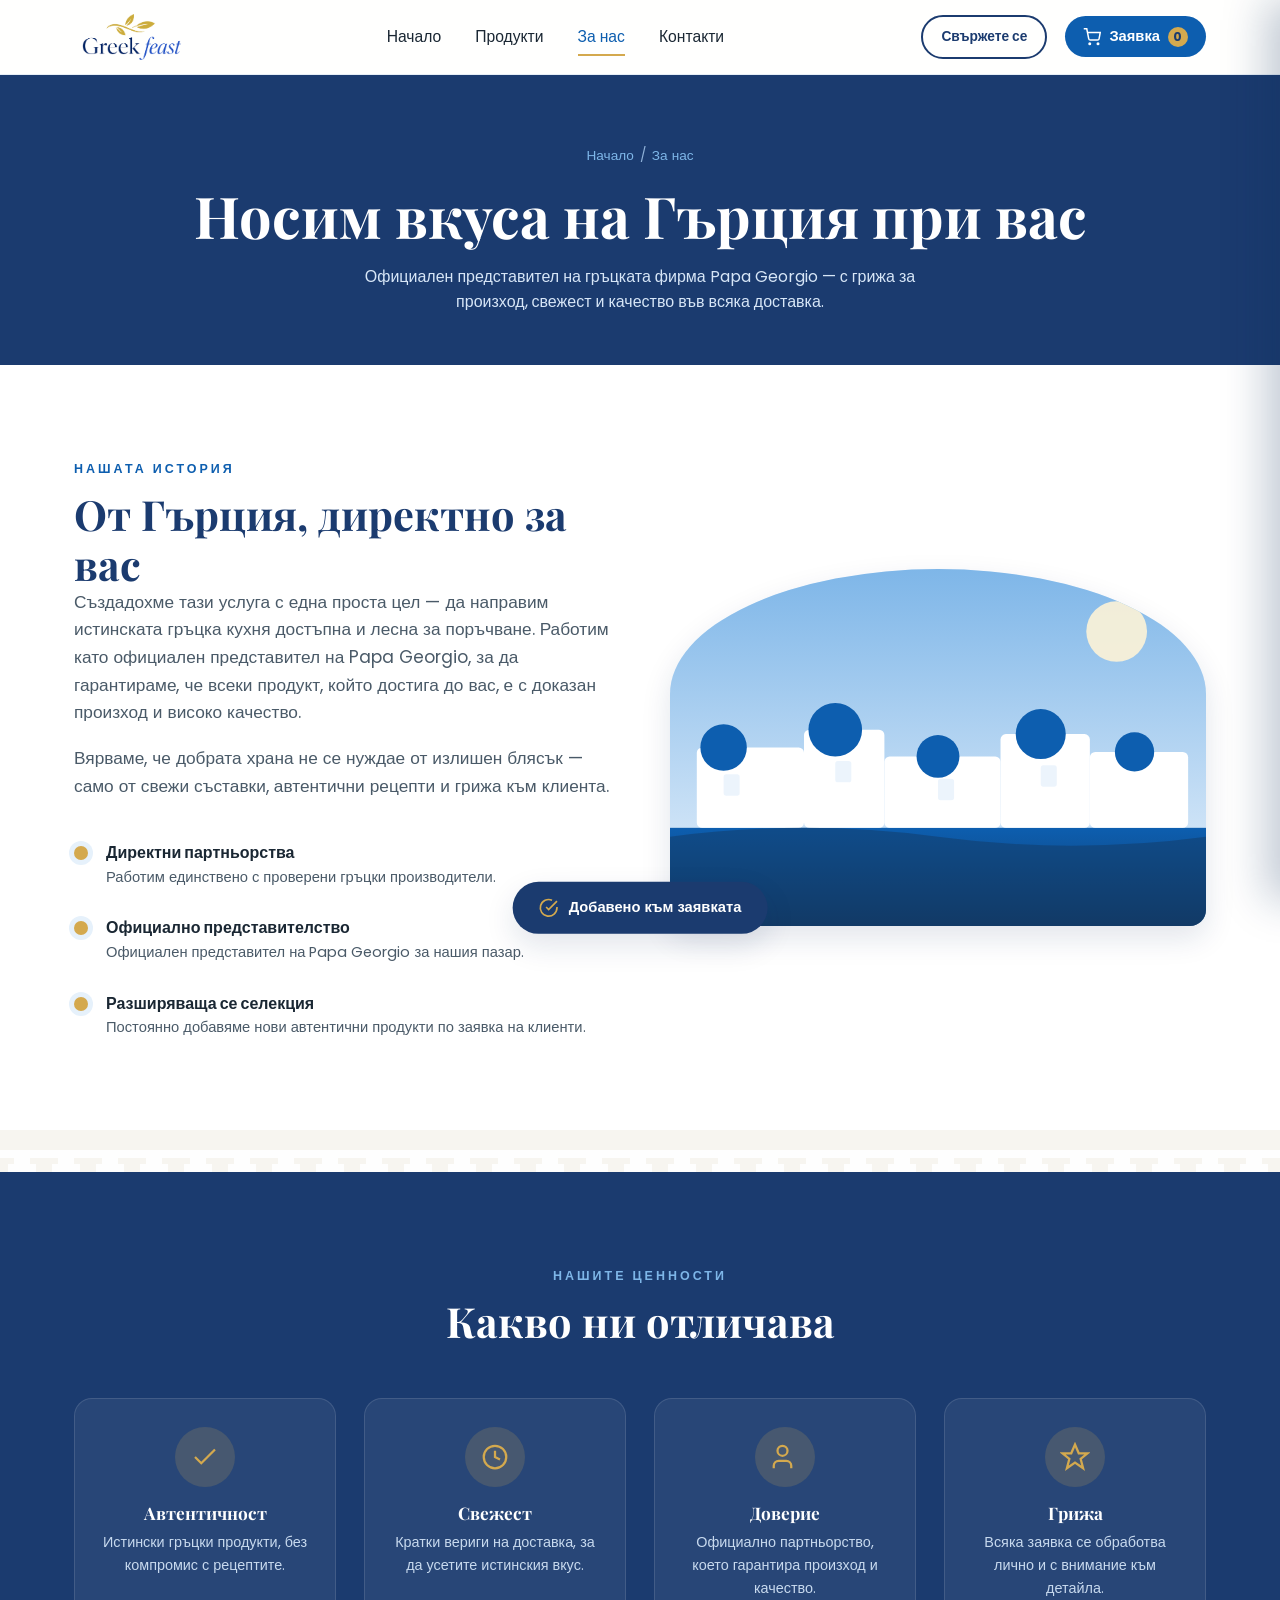
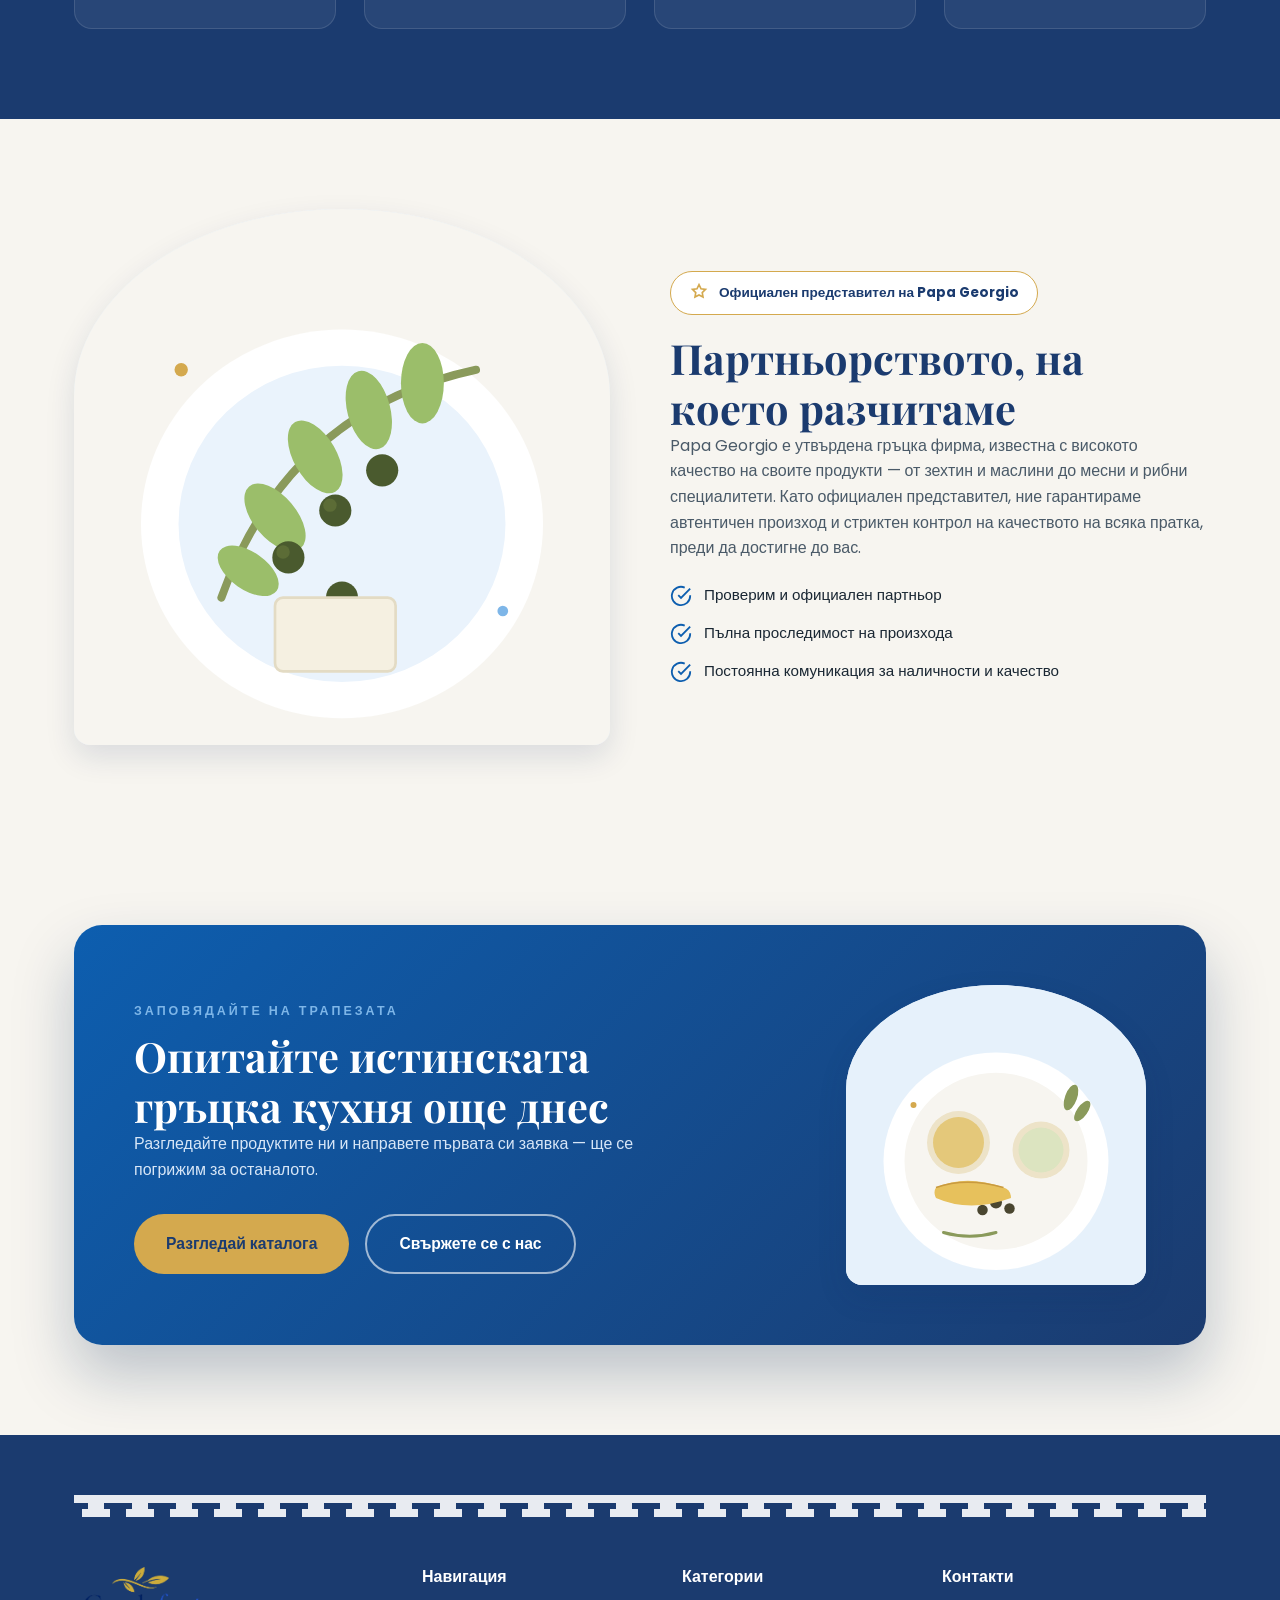
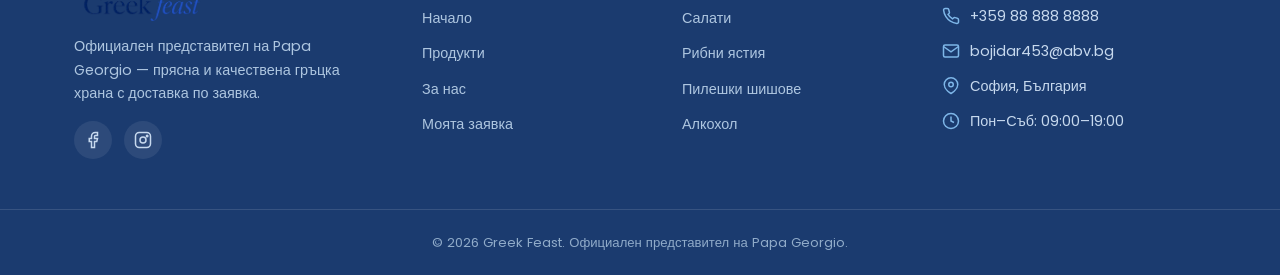
==== about.html @ bd38751a "Add product detail pages, cart drawer, and polish marquee/mobile form - Individual product pages (pr" ====
<!doctype html>
<html lang="bg">
<head>
<meta charset="UTF-8">
<meta name="viewport" content="width=device-width, initial-scale=1.0">
<title>За нас — Greek Feast</title>
<meta name="description" content="Официален представител на Papa Georgio (Гърция). Научете повече за нашата мисия да носим автентична гръцка храна с неизменно високо качество.">
<link rel="preconnect" href="https://fonts.googleapis.com">
<link href="https://fonts.googleapis.com/css2?family=Playfair+Display:wght@600;700;800&family=Poppins:wght@400;500;600;700&display=swap" rel="stylesheet">
<link rel="stylesheet" href="css/style.css">
</head>
<body>

<header class="site-header">
  <div class="header-inner">
    <a href="index.html" class="brandmark">
      <img src="images/logo.png" alt="Greek Feast" class="logo-img">
    </a>
    <nav class="main-nav" id="mainNav">
      <a href="index.html">Начало</a>
      <a href="catalog.html">Продукти</a>
      <a href="about.html" class="active">За нас</a>
      <a href="contact.html">Контакти</a>
    </nav>
    <div class="header-actions">
      <a href="contact.html" class="btn btn-outline btn-sm">Свържете се</a>
      <button type="button" class="cart-btn" id="cartOpenBtn">
        <svg width="18" height="18" viewBox="0 0 24 24" fill="none" stroke="currentColor" stroke-width="2"><circle cx="9" cy="21" r="1"/><circle cx="20" cy="21" r="1"/><path d="M1 1h4l2.68 13.39a2 2 0 0 0 2 1.61h9.72a2 2 0 0 0 2-1.61L23 6H6"/></svg>
        Заявка <span class="cart-count" id="cartCount">0</span>
      </button>
    </div>
    <button class="nav-toggle" id="navToggle" aria-label="Меню"><span></span><span></span><span></span></button>
  </div>
</header>

<section class="page-hero">
  <div class="container">
    <div class="breadcrumb"><a href="index.html">Начало</a><span>/</span>За нас</div>
    <h1>Носим вкуса на Гърция при вас</h1>
    <p>Официален представител на гръцката фирма Papa Georgio — с грижа за произход, свежест и качество във всяка доставка.</p>
  </div>
</section>

<section class="bg-white">
  <div class="container">
    <div class="story-grid">
      <div>
        <span class="eyebrow">Нашата история</span>
        <h2>От Гърция, директно за вас</h2>
        <p class="lede" style="margin-bottom:18px;">Създадохме тази услуга с една проста цел — да направим истинската гръцка кухня достъпна и лесна за поръчване. Работим като официален представител на Papa Georgio, за да гарантираме, че всеки продукт, който достига до вас, е с доказан произход и високо качество.</p>
        <p class="lede">Вярваме, че добрата храна не се нуждае от излишен блясък — само от свежи съставки, автентични рецепти и грижа към клиента.</p>
        <div class="timeline mt-40">
          <div class="timeline-item">
            <div class="timeline-dot"></div>
            <div><strong>Директни партньорства</strong><p style="color:var(--ink-soft); font-size:0.92rem;">Работим единствено с проверени гръцки производители.</p></div>
          </div>
          <div class="timeline-item">
            <div class="timeline-dot"></div>
            <div><strong>Официално представителство</strong><p style="color:var(--ink-soft); font-size:0.92rem;">Официален представител на Papa Georgio за нашия пазар.</p></div>
          </div>
          <div class="timeline-item">
            <div class="timeline-dot"></div>
            <div><strong>Разширяваща се селекция</strong><p style="color:var(--ink-soft); font-size:0.92rem;">Постоянно добавяме нови автентични продукти по заявка на клиенти.</p></div>
          </div>
        </div>
      </div>
      <div class="arch-frame">
        <img src="images/illustrations/santorini.svg" alt="Санторини, Гърция">
      </div>
    </div>
  </div>
</section>

<div class="meander light" style="margin-top:20px;"></div>

<section class="why-section">
  <div class="container">
    <div class="section-head">
      <span class="eyebrow on-dark">Нашите ценности</span>
      <h2>Какво ни отличава</h2>
    </div>
    <div class="why-grid">
      <div class="why-item">
        <div class="ic-wrap"><svg viewBox="0 0 24 24" fill="none" stroke="#D4A94E" stroke-width="1.8"><path d="M20 6L9 17l-5-5"/></svg></div>
        <h4>Автентичност</h4>
        <p>Истински гръцки продукти, без компромис с рецептите.</p>
      </div>
      <div class="why-item">
        <div class="ic-wrap"><svg viewBox="0 0 24 24" fill="none" stroke="#D4A94E" stroke-width="1.8"><circle cx="12" cy="12" r="9"/><path d="M12 7v5l4 2"/></svg></div>
        <h4>Свежест</h4>
        <p>Кратки вериги на доставка, за да усетите истинския вкус.</p>
      </div>
      <div class="why-item">
        <div class="ic-wrap"><svg viewBox="0 0 24 24" fill="none" stroke="#D4A94E" stroke-width="1.8"><path d="M17 21v-2a4 4 0 00-4-4H7a4 4 0 00-4 4v2"/><circle cx="10" cy="7" r="4"/></svg></div>
        <h4>Доверие</h4>
        <p>Официално партньорство, което гарантира произход и качество.</p>
      </div>
      <div class="why-item">
        <div class="ic-wrap"><svg viewBox="0 0 24 24" fill="none" stroke="#D4A94E" stroke-width="1.8"><path d="M12 2l3 7h7l-5.5 4.5L18.5 21 12 16.5 5.5 21l2-7.5L2 9h7z"/></svg></div>
        <h4>Грижа</h4>
        <p>Всяка заявка се обработва лично и с внимание към детайла.</p>
      </div>
    </div>
  </div>
</section>

<section class="partner-section">
  <div class="container">
    <div class="partner-grid">
      <div class="arch-frame">
        <img src="images/illustrations/olive-branch.svg" alt="Гръцки зехтин и маслини">
      </div>
      <div class="partner-text">
        <div class="partner-seal">
          <svg viewBox="0 0 24 24" fill="none" stroke="#D4A94E" stroke-width="2"><path d="M12 2l2.4 4.9 5.4.8-3.9 3.8.9 5.4-4.8-2.5-4.8 2.5.9-5.4-3.9-3.8 5.4-.8z"/></svg>
          Официален представител на Papa Georgio
        </div>
        <h2>Партньорството, на което разчитаме</h2>
        <p>Papa Georgio е утвърдена гръцка фирма, известна с високото качество на своите продукти — от зехтин и маслини до месни и рибни специалитети. Като официален представител, ние гарантираме автентичен произход и стриктен контрол на качеството на всяка пратка, преди да достигне до вас.</p>
        <ul class="partner-points">
          <li><svg viewBox="0 0 24 24" fill="none" stroke="currentColor" stroke-width="2"><path d="M22 11.08V12a10 10 0 11-5.93-9.14"/><path d="M22 4L12 14.01l-3-3"/></svg> Проверим и официален партньор</li>
          <li><svg viewBox="0 0 24 24" fill="none" stroke="currentColor" stroke-width="2"><path d="M22 11.08V12a10 10 0 11-5.93-9.14"/><path d="M22 4L12 14.01l-3-3"/></svg> Пълна проследимост на произхода</li>
          <li><svg viewBox="0 0 24 24" fill="none" stroke="currentColor" stroke-width="2"><path d="M22 11.08V12a10 10 0 11-5.93-9.14"/><path d="M22 4L12 14.01l-3-3"/></svg> Постоянна комуникация за наличности и качество</li>
        </ul>
      </div>
    </div>
  </div>
</section>

<section class="bg-cream">
  <div class="container">
    <div class="cta-section">
      <div>
        <span class="eyebrow on-dark">Заповядайте на трапезата</span>
        <h2>Опитайте истинската гръцка кухня още днес</h2>
        <p>Разгледайте продуктите ни и направете първата си заявка — ще се погрижим за останалото.</p>
        <div class="hero-actions">
          <a href="catalog.html" class="btn btn-gold">Разгледай каталога</a>
          <a href="contact.html" class="btn btn-outline on-dark">Свържете се с нас</a>
        </div>
      </div>
      <div class="arch-frame" style="max-width:320px; margin-left:auto;">
        <img src="images/illustrations/meze.svg" alt="Гръцко мезе">
      </div>
    </div>
  </div>
</section>

<footer class="site-footer">
  <div class="container">
    <div class="meander light" style="margin-bottom:50px;"></div>
    <div class="footer-grid">
      <div class="footer-col footer-brand">
        <a href="index.html" class="brandmark">
          <img src="images/logo.png" alt="Greek Feast" class="logo-img">
        </a>
        <p>Официален представител на Papa Georgio — прясна и качествена гръцка храна с доставка по заявка.</p>
        <div class="footer-social">
          <a href="#" aria-label="Facebook"><svg width="18" height="18" viewBox="0 0 24 24" fill="none" stroke="#C7D9EE" stroke-width="2"><path d="M18 2h-3a5 5 0 00-5 5v3H7v4h3v8h4v-8h3l1-4h-4V7a1 1 0 011-1h3z"/></svg></a>
          <a href="#" aria-label="Instagram"><svg width="18" height="18" viewBox="0 0 24 24" fill="none" stroke="#C7D9EE" stroke-width="2"><rect x="2" y="2" width="20" height="20" rx="5"/><circle cx="12" cy="12" r="4"/><circle cx="17.5" cy="6.5" r="1"/></svg></a>
        </div>
      </div>
      <div class="footer-col">
        <h4>Навигация</h4>
        <ul>
          <li><a href="index.html">Начало</a></li>
          <li><a href="catalog.html">Продукти</a></li>
          <li><a href="about.html">За нас</a></li>
          <li><a href="order.html">Моята заявка</a></li>
        </ul>
      </div>
      <div class="footer-col">
        <h4>Категории</h4>
        <ul>
          <li><a href="catalog.html#salads">Салати</a></li>
          <li><a href="catalog.html#fish">Рибни ястия</a></li>
          <li><a href="catalog.html#chicken">Пилешки шишове</a></li>
          <li><a href="catalog.html#alcohol">Алкохол</a></li>
        </ul>
      </div>
      <div class="footer-col">
        <h4>Контакти</h4>
        <div class="footer-contact-item"><svg viewBox="0 0 24 24" fill="none" stroke="currentColor" stroke-width="2"><path d="M22 16.92v3a2 2 0 01-2.18 2 19.79 19.79 0 01-8.63-3.07 19.5 19.5 0 01-6-6 19.79 19.79 0 01-3.07-8.67A2 2 0 014.11 2h3a2 2 0 012 1.72c.127.96.361 1.903.7 2.81a2 2 0 01-.45 2.11L8.09 9.91a16 16 0 006 6l1.27-1.27a2 2 0 012.11-.45c.907.339 1.85.573 2.81.7A2 2 0 0122 16.92z"/></svg><span>+359 88 888 8888</span></div>
        <div class="footer-contact-item"><svg viewBox="0 0 24 24" fill="none" stroke="currentColor" stroke-width="2"><path d="M22 6l-10 7L2 6"/><rect x="2" y="4" width="20" height="16" rx="2"/></svg><span>bojidar453@abv.bg</span></div>
        <div class="footer-contact-item"><svg viewBox="0 0 24 24" fill="none" stroke="currentColor" stroke-width="2"><path d="M21 10c0 7-9 12-9 12s-9-5-9-12a9 9 0 0118 0z"/><circle cx="12" cy="10" r="3"/></svg><span>София, България</span></div>
        <div class="footer-contact-item"><svg viewBox="0 0 24 24" fill="none" stroke="currentColor" stroke-width="2"><circle cx="12" cy="12" r="10"/><path d="M12 6v6l4 2"/></svg><span>Пон–Съб: 09:00–19:00</span></div>
      </div>
    </div>
  </div>
  <div class="footer-bottom">© 2026 Greek Feast. Официален представител на Papa Georgio.</div>
</footer>

<div class="toast" id="toast">
  <svg viewBox="0 0 24 24" fill="none" stroke="currentColor" stroke-width="2"><path d="M22 11.08V12a10 10 0 11-5.93-9.14"/><path d="M22 4L12 14.01l-3-3"/></svg>
  <span id="toastMsg">Добавено към заявката</span>
</div>

<script src="js/cart.js"></script>
<script src="js/main.js"></script>
</body>
</html>
---- css/style.css ----
/* ===== Reset & base ===== */
*, *::before, *::after { box-sizing: border-box; margin: 0; padding: 0; }
html { scroll-behavior: smooth; }
body {
  font-family: 'Poppins', 'Segoe UI', sans-serif;
  color: var(--ink);
  background: var(--cream);
  line-height: 1.6;
  overflow-x: hidden;
}
img { max-width: 100%; display: block; }
a { text-decoration: none; color: inherit; }
ul { list-style: none; }
button { font-family: inherit; cursor: pointer; border: none; background: none; }
input, textarea, select { font-family: inherit; font-size: 1rem; }

:root {
  --aegean: #0D5EAF;
  --aegean-dark: #123A66;
  --santorini: #1B3B6F;
  --sky: #7EB6E8;
  --sky-pale: #E6F1FB;
  --olive: #8A9A5B;
  --gold: #D4A94E;
  --white: #FFFFFF;
  --cream: #F7F5F0;
  --ink: #1A2733;
  --ink-soft: #4A5A68;
  --shadow: 0 12px 30px rgba(13, 45, 87, 0.12);
  --radius: 18px;
}

h1, h2, h3, h4 {
  font-family: 'Playfair Display', 'Georgia', serif;
  color: var(--santorini);
  line-height: 1.2;
  font-weight: 700;
}
h1 { font-size: clamp(2.4rem, 5vw, 3.6rem); }
h2 { font-size: clamp(1.9rem, 4vw, 2.6rem); }
h3 { font-size: 1.35rem; }
.eyebrow {
  display: inline-block;
  font-family: 'Poppins', sans-serif;
  letter-spacing: 3px;
  text-transform: uppercase;
  font-size: 0.78rem;
  font-weight: 600;
  color: var(--aegean);
  margin-bottom: 10px;
}
.eyebrow.on-dark { color: var(--sky); }
.lede { color: var(--ink-soft); font-size: 1.08rem; max-width: 620px; }

.container { max-width: 1180px; margin: 0 auto; padding: 0 24px; }
section { padding: 90px 0; position: relative; }
.section-head { text-align: center; max-width: 680px; margin: 0 auto 52px; }
.section-head .lede { margin: 0 auto; }

/* ===== Meander (Greek key) border ===== */
.meander {
  height: 22px;
  width: 100%;
  background-image: url("data:image/svg+xml,%3Csvg xmlns='http://www.w3.org/2000/svg' width='44' height='22' viewBox='0 0 44 22'%3E%3Cpath d='M0 0 H44 V8 H30 V14 H36 V22 H8 V14 H14 V8 H0 Z' fill='%230D5EAF'/%3E%3C/svg%3E");
  background-repeat: repeat-x;
  background-size: 44px 22px;
  opacity: 0.9;
}
.meander.light {
  background-image: url("data:image/svg+xml,%3Csvg xmlns='http://www.w3.org/2000/svg' width='44' height='22' viewBox='0 0 44 22'%3E%3Cpath d='M0 0 H44 V8 H30 V14 H36 V22 H8 V14 H14 V8 H0 Z' fill='%23FFFFFF'/%3E%3C/svg%3E");
}

/* ===== Wave divider ===== */
.wave { display: block; width: 100%; height: 70px; }
.wave-into-blue { fill: var(--santorini); }
.wave-into-white { fill: var(--white); }
.wave-into-cream { fill: var(--cream); }

/* ===== Header ===== */
.site-header {
  position: sticky; top: 0; z-index: 100;
  background: rgba(255,255,255,0.92);
  backdrop-filter: blur(8px);
  border-bottom: 1px solid rgba(13,94,175,0.1);
}
.header-inner {
  display: flex; align-items: center; justify-content: space-between;
  padding: 14px 24px; max-width: 1180px; margin: 0 auto;
}
.brandmark { display: flex; align-items: center; gap: 12px; }
.logo-img { height: 46px; width: auto; display: block; }

.main-nav { display: flex; align-items: center; gap: 34px; }
.main-nav a {
  font-weight: 500; color: var(--ink); position: relative; padding: 6px 0; font-size: 0.98rem;
}
.main-nav a::after {
  content: ''; position: absolute; left: 0; bottom: 0; height: 2px; width: 0;
  background: var(--gold); transition: width .25s ease;
}
.main-nav a:hover::after, .main-nav a.active::after { width: 100%; }
.main-nav a.active { color: var(--aegean); }

.header-actions { display: flex; align-items: center; gap: 18px; }
.cart-btn {
  position: relative; display: flex; align-items: center; gap: 8px;
  background: var(--aegean); color: var(--white); padding: 10px 18px; border-radius: 30px;
  font-weight: 600; font-size: 0.92rem; transition: background .2s, transform .2s;
}
.cart-btn:hover { background: var(--aegean-dark); transform: translateY(-1px); }
.cart-count {
  background: var(--gold); color: var(--santorini); font-weight: 700; font-size: 0.78rem;
  min-width: 20px; height: 20px; border-radius: 50%; display: flex; align-items: center; justify-content: center;
}
.nav-toggle { display: none; width: 30px; height: 24px; position: relative; flex-direction: column; justify-content: space-between; }
.nav-toggle span { display: block; height: 3px; width: 100%; background: var(--santorini); border-radius: 2px; }

/* ===== Buttons ===== */
.btn {
  display: inline-flex; align-items: center; justify-content: center; gap: 8px;
  padding: 15px 32px; border-radius: 30px; font-weight: 600; font-size: 0.98rem;
  transition: transform .2s ease, box-shadow .2s ease, background .2s ease;
}
.btn-primary { background: var(--aegean); color: var(--white); box-shadow: 0 10px 24px rgba(13,94,175,0.28); }
.btn-primary:hover { background: var(--aegean-dark); transform: translateY(-2px); }
.btn-outline { background: transparent; color: var(--santorini); border: 2px solid var(--santorini); }
.btn-outline:hover { background: var(--santorini); color: var(--white); }
.btn-outline.on-dark { color: var(--white); border-color: rgba(255,255,255,0.6); }
.btn-outline.on-dark:hover { background: var(--white); color: var(--santorini); }
.btn-gold { background: var(--gold); color: var(--santorini); }
.btn-gold:hover { transform: translateY(-2px); box-shadow: 0 10px 24px rgba(212,169,78,0.35); }
.btn-block { width: 100%; }
.btn-sm { padding: 9px 18px; font-size: 0.86rem; }

/* ===== Hero ===== */
.hero {
  background: linear-gradient(180deg, #EAF3FC 0%, var(--cream) 100%);
  padding: 60px 0 0;
  overflow: hidden;
}
.hero-inner {
  display: grid; grid-template-columns: 1fr 1fr; gap: 50px; align-items: center;
  max-width: 1180px; margin: 0 auto; padding: 0 24px 70px;
}
.hero-badge {
  display: inline-flex; align-items: center; gap: 8px;
  background: var(--white); border: 1px solid rgba(13,94,175,0.18);
  padding: 8px 16px; border-radius: 30px; font-size: 0.84rem; font-weight: 600;
  color: var(--santorini); box-shadow: var(--shadow); margin-bottom: 22px;
}
.hero-badge .dot { width: 8px; height: 8px; border-radius: 50%; background: var(--gold); }
.hero h1 { margin-bottom: 20px; }
.hero h1 em { font-style: italic; color: var(--aegean); }
.hero-actions { display: flex; gap: 16px; margin-top: 32px; flex-wrap: wrap; }
.hero-figure { position: relative; }
.hero-figure .arch-frame { aspect-ratio: 4/3; }
.hero-figure .float-badge {
  position: absolute; bottom: -22px; left: -22px; background: var(--white);
  padding: 16px 20px; border-radius: 16px; box-shadow: var(--shadow);
  display: flex; align-items: center; gap: 12px; max-width: 240px;
}
.hero-figure .float-badge strong { display: block; color: var(--santorini); font-size: 0.95rem; }
.hero-figure .float-badge span { font-size: 0.8rem; color: var(--ink-soft); }

/* ===== Arch frame (Santorini dome shape for images/illustrations) ===== */
.arch-frame {
  border-radius: 50% 50% 16px 16px / 35% 35% 16px 16px;
  overflow: hidden;
  box-shadow: var(--shadow);
  background: var(--sky-pale);
}
.arch-frame img, .arch-frame svg { width: 100%; height: 100%; object-fit: cover; display: block; }

/* ===== Trust bar (marquee ticker) ===== */
.trust-bar {
  background: linear-gradient(90deg, var(--santorini) 0%, var(--aegean-dark) 50%, var(--santorini) 100%);
  padding: 22px 0;
  overflow: hidden;
  border-top: 1px solid rgba(255,255,255,0.08);
  border-bottom: 1px solid rgba(255,255,255,0.08);
}
.marquee {
  width: 100%; overflow: hidden;
  -webkit-mask-image: linear-gradient(90deg, transparent 0, #000 90px, #000 calc(100% - 90px), transparent 100%);
  mask-image: linear-gradient(90deg, transparent 0, #000 90px, #000 calc(100% - 90px), transparent 100%);
}
.marquee-track {
  display: flex; align-items: center; width: max-content;
  animation: marquee-scroll 42s linear infinite;
  will-change: transform;
}
.marquee:hover .marquee-track { animation-play-state: paused; }
.trust-item { display: flex; align-items: center; gap: 14px; white-space: nowrap; padding: 0 32px; }
.trust-ic-badge {
  width: 38px; height: 38px; border-radius: 50%; flex-shrink: 0;
  background: rgba(212,169,78,0.16); border: 1px solid rgba(212,169,78,0.4);
  display: flex; align-items: center; justify-content: center;
}
.trust-ic-badge .ic { width: 19px; height: 19px; }
.trust-text { font-size: 0.95rem; font-weight: 600; letter-spacing: 0.2px; color: #EEF5FC; }
.trust-sep { width: 7px; height: 7px; background: var(--gold); transform: rotate(45deg); flex-shrink: 0; box-shadow: 0 0 10px rgba(212,169,78,0.55); }

@keyframes marquee-scroll {
  from { transform: translateX(0); }
  to { transform: translateX(-25%); }
}
@media (prefers-reduced-motion: reduce) {
  .marquee-track { animation: none; }
}

/* ===== Category cards ===== */
.category-grid { display: grid; grid-template-columns: repeat(3, 1fr); gap: 32px; }
.category-card {
  background: var(--white); border-radius: var(--radius); overflow: hidden;
  box-shadow: var(--shadow); transition: transform .25s ease, box-shadow .25s ease;
  display: flex; flex-direction: column;
}
.category-card:hover { transform: translateY(-6px); box-shadow: 0 20px 40px rgba(13,45,87,0.18); }
.category-card .cat-figure { aspect-ratio: 5/4; }
.category-card .cat-body { padding: 22px 24px 26px; }
.category-card .cat-body h3 { margin-bottom: 6px; }
.category-card .cat-body p { color: var(--ink-soft); font-size: 0.92rem; margin-bottom: 14px; }
.category-card .cat-link { color: var(--aegean); font-weight: 600; font-size: 0.92rem; display: inline-flex; align-items: center; gap: 6px; }
.category-card .cat-link svg { width: 16px; height: 16px; transition: transform .2s; }
.category-card:hover .cat-link svg { transform: translateX(4px); }

/* ===== Why us (dark section, Santorini blue) ===== */
.why-section { background: var(--santorini); color: var(--white); }
.why-section h2 { color: var(--white); }
.why-grid { display: grid; grid-template-columns: repeat(4, 1fr); gap: 28px; margin-top: 20px; }
.why-item { background: rgba(255,255,255,0.06); border: 1px solid rgba(255,255,255,0.12); border-radius: var(--radius); padding: 28px 24px; text-align: center; }
.why-item .ic-wrap { width: 60px; height: 60px; border-radius: 50%; background: rgba(212,169,78,0.18); display: flex; align-items: center; justify-content: center; margin: 0 auto 16px; }
.why-item .ic-wrap svg { width: 30px; height: 30px; }
.why-item h4 { color: var(--white); font-size: 1.08rem; margin-bottom: 8px; }
.why-item p { color: #C7D9EE; font-size: 0.9rem; }

/* ===== Product cards ===== */
.product-grid { display: grid; grid-template-columns: repeat(4, 1fr); gap: 26px; }
.product-grid.cols-3 { grid-template-columns: repeat(3, 1fr); }
.product-card {
  background: var(--white); border-radius: 16px; overflow: hidden; box-shadow: var(--shadow);
  display: flex; flex-direction: column; transition: transform .2s ease;
}
.product-card:hover { transform: translateY(-4px); }
.product-figure { aspect-ratio: 4/5; position: relative; background: var(--sky-pale); }
.product-figure img, .product-figure svg { width: 100%; height: 100%; object-fit: cover; }
.figure-link { display: block; width: 100%; height: 100%; }
.product-body h4 a:hover { color: var(--aegean); }
.product-tag {
  position: absolute; top: 12px; left: 12px; background: var(--gold); color: var(--santorini);
  font-size: 0.72rem; font-weight: 700; padding: 5px 12px; border-radius: 20px; text-transform: uppercase; letter-spacing: 0.5px;
}
.product-body { padding: 18px 20px 20px; display: flex; flex-direction: column; gap: 10px; flex: 1; }
.product-body h4 { font-family: 'Poppins', sans-serif; color: var(--ink); font-weight: 600; font-size: 1.02rem; }
.product-body .desc { font-size: 0.85rem; color: var(--ink-soft); flex: 1; }
.product-foot { display: flex; align-items: center; justify-content: space-between; margin-top: 4px; }
.price { color: var(--aegean); font-weight: 700; font-size: 1.05rem; }
.unit { color: var(--ink-soft); font-size: 0.78rem; font-weight: 400; }
.add-btn {
  background: var(--sky-pale); color: var(--aegean); width: 40px; height: 40px; border-radius: 50%;
  display: flex; align-items: center; justify-content: center; transition: background .2s, color .2s, transform .2s;
}
.add-btn:hover { background: var(--aegean); color: var(--white); transform: scale(1.08); }
.add-btn svg { width: 18px; height: 18px; }

/* ===== Papa Georgio section ===== */
.partner-section { background: var(--cream); }
.partner-grid { display: grid; grid-template-columns: 1fr 1fr; gap: 60px; align-items: center; }
.partner-seal {
  display: inline-flex; align-items: center; gap: 10px; background: var(--white);
  border: 1.5px solid var(--gold); padding: 10px 18px; border-radius: 30px;
  font-weight: 700; font-size: 0.85rem; color: var(--santorini); margin-bottom: 18px;
}
.partner-seal svg { width: 20px; height: 20px; }
.partner-text p { color: var(--ink-soft); margin-bottom: 16px; }
.partner-points { margin-top: 22px; display: flex; flex-direction: column; gap: 14px; }
.partner-points li { display: flex; align-items: flex-start; gap: 12px; font-size: 0.95rem; }
.partner-points svg { width: 22px; height: 22px; flex-shrink: 0; color: var(--aegean); margin-top: 2px; }

/* ===== Steps (how to order) ===== */
.steps-grid { display: grid; grid-template-columns: repeat(3, 1fr); gap: 32px; counter-reset: step; }
.step-card { text-align: center; position: relative; padding: 10px; }
.step-num {
  width: 64px; height: 64px; border-radius: 50%; background: var(--white); border: 2px solid var(--aegean);
  color: var(--aegean); font-family: 'Playfair Display', serif; font-weight: 700; font-size: 1.5rem;
  display: flex; align-items: center; justify-content: center; margin: 0 auto 18px; box-shadow: var(--shadow);
}
.step-card h4 { margin-bottom: 8px; }
.step-card p { color: var(--ink-soft); font-size: 0.92rem; }
.step-connector { position: absolute; top: 32px; left: 50%; width: 100%; height: 2px; background: repeating-linear-gradient(90deg, var(--sky) 0 8px, transparent 8px 16px); z-index: -1; }

/* ===== Testimonials ===== */
.testi-track { display: grid; grid-template-columns: repeat(3, 1fr); gap: 26px; }
.testi-card { background: var(--white); border-radius: var(--radius); padding: 30px; box-shadow: var(--shadow); }
.testi-stars { color: var(--gold); font-size: 1rem; margin-bottom: 14px; letter-spacing: 3px; }
.testi-card p { color: var(--ink-soft); font-size: 0.95rem; margin-bottom: 18px; font-style: italic; }
.testi-person { display: flex; align-items: center; gap: 12px; }
.testi-avatar { width: 44px; height: 44px; border-radius: 50%; background: var(--sky-pale); display: flex; align-items: center; justify-content: center; color: var(--aegean); font-weight: 700; }
.testi-person strong { display: block; font-size: 0.92rem; color: var(--ink); }
.testi-person span { font-size: 0.78rem; color: var(--ink-soft); }

/* ===== CTA / contact strip ===== */
.cta-section {
  background: linear-gradient(135deg, var(--aegean) 0%, var(--santorini) 100%);
  color: var(--white); border-radius: 28px; padding: 60px; display: grid;
  grid-template-columns: 1.1fr 0.9fr; gap: 40px; align-items: center;
  box-shadow: 0 30px 60px rgba(13,45,87,0.25);
}
.cta-section h2 { color: var(--white); }
.cta-section p { color: #D7E6F7; }
.cta-form { background: var(--white); border-radius: 18px; padding: 26px; display: flex; flex-direction: column; gap: 14px; }
.cta-form h4 { color: var(--santorini); }

/* ===== Forms ===== */
.field { display: flex; flex-direction: column; gap: 6px; }
.field label { font-size: 0.86rem; font-weight: 600; color: var(--ink); }
.field input, .field textarea, .field select {
  width: 100%; padding: 12px 14px; border: 1.5px solid #DCE6EE; border-radius: 10px; background: var(--cream);
  transition: border-color .2s;
}
.field input:focus, .field textarea:focus, .field select:focus { outline: none; border-color: var(--aegean); background: var(--white); }
.field-row { display: grid; grid-template-columns: 1fr 1fr; gap: 14px; }
.form-note { font-size: 0.78rem; color: var(--ink-soft); }

/* ===== Footer ===== */
.site-footer { background: var(--santorini); color: #C7D9EE; padding-top: 60px; }
.footer-grid { display: grid; grid-template-columns: 1.4fr 1fr 1fr 1.2fr; gap: 40px; padding-bottom: 50px; }
.footer-col h4 { color: var(--white); font-size: 1rem; margin-bottom: 18px; font-family: 'Poppins', sans-serif; }
.footer-col p, .footer-col a { color: #AEC6E0; font-size: 0.9rem; }
.footer-col ul { display: flex; flex-direction: column; gap: 10px; }
.footer-col a:hover { color: var(--gold); }
.footer-brand .logo-img { height: 54px; }
.footer-brand p { margin-top: 14px; max-width: 280px; }
.footer-social { display: flex; gap: 12px; margin-top: 16px; }
.footer-social a { width: 38px; height: 38px; border-radius: 50%; background: rgba(255,255,255,0.08); display: flex; align-items: center; justify-content: center; }
.footer-social svg { width: 18px; height: 18px; }
.footer-contact-item { display: flex; gap: 10px; margin-bottom: 12px; font-size: 0.9rem; align-items: flex-start; }
.footer-contact-item svg { width: 18px; height: 18px; flex-shrink: 0; margin-top: 2px; color: var(--sky); }
.footer-bottom {
  border-top: 1px solid rgba(255,255,255,0.12); padding: 22px 0; text-align: center; font-size: 0.82rem; color: #90ABC9;
}

/* ===== Filters (catalog page) ===== */
.filter-bar { display: flex; flex-wrap: wrap; gap: 12px; justify-content: center; margin-bottom: 44px; }
.filter-chip {
  padding: 10px 22px; border-radius: 30px; background: var(--white); border: 1.5px solid #DCE6EE;
  font-weight: 600; font-size: 0.9rem; color: var(--ink-soft); transition: all .2s ease;
}
.filter-chip.active, .filter-chip:hover { background: var(--aegean); color: var(--white); border-color: var(--aegean); }
.catalog-search { max-width: 420px; margin: 0 auto 36px; position: relative; }
.catalog-search input {
  width: 100%; padding: 14px 20px 14px 46px; border-radius: 30px; border: 1.5px solid #DCE6EE; background: var(--white);
}
.catalog-search svg { position: absolute; left: 16px; top: 50%; transform: translateY(-50%); width: 18px; height: 18px; color: var(--ink-soft); }
.category-anchor h2 { display: flex; align-items: center; gap: 14px; }
.category-anchor h2 .cat-ic { width: 36px; height: 36px; color: var(--aegean); }

/* ===== Page hero (inner pages) ===== */
.page-hero {
  background: var(--santorini); color: var(--white); padding: 70px 0 50px; text-align: center;
}
.page-hero h1 { color: var(--white); }
.page-hero p { color: #D7E6F7; max-width: 560px; margin: 14px auto 0; }
.breadcrumb { font-size: 0.85rem; color: var(--sky); margin-bottom: 14px; }
.breadcrumb a { color: var(--sky); }
.breadcrumb span { color: #8FB1D8; margin: 0 6px; }

/* ===== Cart / order page ===== */
.order-layout { display: grid; grid-template-columns: 1.5fr 1fr; gap: 40px; align-items: start; }
.cart-list { display: flex; flex-direction: column; gap: 16px; }
.cart-row {
  display: grid; grid-template-columns: 70px 1fr auto auto; gap: 16px; align-items: center;
  background: var(--white); border-radius: 14px; padding: 14px 18px; box-shadow: var(--shadow);
}
.cart-row .thumb { width: 70px; height: 70px; border-radius: 10px; overflow: hidden; background: var(--sky-pale); }
.cart-row .thumb img, .cart-row .thumb svg { width: 100%; height: 100%; object-fit: cover; }
.cart-row .name { font-weight: 600; font-size: 0.96rem; }
.cart-row .cat { font-size: 0.78rem; color: var(--ink-soft); }
.qty-control { display: flex; align-items: center; gap: 10px; background: var(--cream); border-radius: 30px; padding: 6px 12px; }
.qty-control button { width: 22px; height: 22px; border-radius: 50%; background: var(--white); box-shadow: 0 2px 6px rgba(0,0,0,0.1); font-weight: 700; color: var(--aegean); }
.remove-btn { color: #C0392B; font-size: 0.82rem; font-weight: 600; }
.order-summary { background: var(--white); border-radius: var(--radius); padding: 28px; box-shadow: var(--shadow); position: sticky; top: 100px; }
.summary-row { display: flex; justify-content: space-between; font-size: 0.92rem; color: var(--ink-soft); margin-bottom: 10px; }
.summary-total { display: flex; justify-content: space-between; font-weight: 700; font-size: 1.15rem; color: var(--santorini); padding-top: 14px; border-top: 1px solid #EAEFF3; margin-top: 8px; }
.empty-cart { text-align: center; padding: 60px 20px; color: var(--ink-soft); }
.empty-cart svg { width: 70px; height: 70px; margin: 0 auto 18px; color: var(--sky); }

/* ===== About page ===== */
.story-grid { display: grid; grid-template-columns: 1fr 1fr; gap: 60px; align-items: center; }
.timeline { display: flex; flex-direction: column; gap: 26px; margin-top: 10px; }
.timeline-item { display: flex; gap: 18px; }
.timeline-dot { width: 14px; height: 14px; border-radius: 50%; background: var(--gold); margin-top: 6px; flex-shrink: 0; box-shadow: 0 0 0 5px var(--sky-pale); }

/* ===== Product detail page ===== */
.product-detail-grid { display: grid; grid-template-columns: 0.9fr 1.1fr; gap: 64px; align-items: start; margin-bottom: 80px; }
.product-detail-figure { position: sticky; top: 110px; }
.product-detail-figure .arch-frame { aspect-ratio: 1/1; }
.product-detail-figure .meander { margin-top: 22px; }
.product-category-badge {
  display: inline-flex; align-items: center; gap: 8px; background: var(--sky-pale); color: var(--aegean);
  padding: 7px 16px; border-radius: 30px; font-size: 0.8rem; font-weight: 700; text-transform: uppercase; letter-spacing: 0.5px;
  margin-bottom: 16px;
}
.product-greek-tag { font-size: 0.82rem; color: var(--ink-soft); font-style: italic; margin-bottom: 4px; display: block; }
.product-detail-info h1 { font-size: clamp(1.9rem, 3.4vw, 2.6rem); margin-bottom: 6px; }
.product-price-row { display: flex; align-items: baseline; gap: 12px; margin: 18px 0 24px; }
.product-price-row .price-big { font-family: 'Playfair Display', serif; font-size: 2.1rem; font-weight: 700; color: var(--aegean); }
.product-price-row .unit { color: var(--ink-soft); font-size: 1rem; }
.product-long-desc { color: var(--ink-soft); font-size: 1.04rem; line-height: 1.75; margin-bottom: 30px; }
.qty-row { display: flex; align-items: center; gap: 20px; margin-bottom: 28px; flex-wrap: wrap; }
.qty-control-lg { display: flex; align-items: center; gap: 16px; background: var(--cream); border-radius: 30px; padding: 8px 10px; }
.qty-control-lg button {
  width: 38px; height: 38px; border-radius: 50%; background: var(--white); box-shadow: 0 2px 8px rgba(13,45,87,0.12);
  font-weight: 700; font-size: 1.1rem; color: var(--aegean);
}
.qty-control-lg span { font-weight: 700; font-size: 1.1rem; min-width: 20px; text-align: center; }
.product-detail-badges { display: flex; flex-direction: column; gap: 14px; margin-top: 8px; padding-top: 28px; border-top: 1px solid #EAEFF3; }
.product-detail-badges li { display: flex; align-items: flex-start; gap: 12px; font-size: 0.95rem; color: var(--ink); }
.product-detail-badges svg { width: 22px; height: 22px; flex-shrink: 0; color: var(--aegean); margin-top: 1px; }
.related-section { padding-top: 20px; border-top: 1px solid #EAEFF3; }
.related-section .section-head { text-align: left; margin: 0 0 34px; max-width: none; }

/* ===== Utilities ===== */
.text-center { text-align: center; }
.mt-40 { margin-top: 40px; }
.bg-white { background: var(--white); }
.bg-cream { background: var(--cream); }

/* ===== Cart drawer ===== */
.drawer-overlay {
  position: fixed; inset: 0; background: rgba(15,30,50,0.45);
  opacity: 0; pointer-events: none; transition: opacity .3s ease; z-index: 200;
}
.drawer-overlay.open { opacity: 1; pointer-events: auto; }
.cart-drawer {
  position: fixed; top: 0; right: 0; height: 100vh; width: 420px; max-width: 92vw;
  background: var(--white); z-index: 201; box-shadow: -14px 0 40px rgba(13,45,87,0.25);
  transform: translateX(100%); transition: transform .35s cubic-bezier(.16,1,.3,1);
  display: flex; flex-direction: column;
}
.cart-drawer.open { transform: translateX(0); }
.drawer-head { display: flex; align-items: center; justify-content: space-between; padding: 22px 24px; border-bottom: 1px solid #EAEFF3; }
.drawer-head h3 { margin: 0; }
.drawer-close { width: 36px; height: 36px; border-radius: 50%; display: flex; align-items: center; justify-content: center; color: var(--ink-soft); transition: background .2s; }
.drawer-close:hover { background: var(--cream); }
.drawer-body { flex: 1; overflow-y: auto; padding: 20px 24px; display: flex; flex-direction: column; gap: 14px; }
.drawer-foot { padding: 20px 24px 26px; border-top: 1px solid #EAEFF3; }
.drawer-empty { text-align: center; padding: 60px 20px; color: var(--ink-soft); }
.drawer-empty svg { width: 56px; height: 56px; margin: 0 auto 14px; color: var(--sky); }
.mt-14 { margin-top: 14px; }
.mt-10 { margin-top: 10px; }

/* ===== Toast ===== */
.toast {
  position: fixed; bottom: 28px; left: 50%; transform: translateX(-50%) translateY(120%);
  background: var(--santorini); color: var(--white); padding: 14px 26px; border-radius: 30px;
  box-shadow: var(--shadow); font-weight: 600; font-size: 0.92rem; z-index: 1000;
  display: flex; align-items: center; gap: 10px; transition: transform .3s ease;
}
.toast.show { transform: translateX(-50%) translateY(0); }
.toast svg { width: 20px; height: 20px; color: var(--gold); }

/* ===== Responsive ===== */
@media (max-width: 980px) {
  .hero-inner { grid-template-columns: 1fr; }
  .hero-figure { order: -1; max-width: 460px; margin: 0 auto; }
  .category-grid { grid-template-columns: repeat(2, 1fr); }
  .why-grid { grid-template-columns: repeat(2, 1fr); }
  .product-grid { grid-template-columns: repeat(2, 1fr); }
  .product-grid.cols-3 { grid-template-columns: repeat(2, 1fr); }
  .partner-grid { grid-template-columns: 1fr; }
  .partner-grid .arch-frame { order: -1; max-width: 460px; margin: 0 auto; }
  .steps-grid { grid-template-columns: 1fr; }
  .step-connector { display: none; }
  .testi-track { grid-template-columns: 1fr; }
  .cta-section { grid-template-columns: 1fr; padding: 40px 28px; }
  .footer-grid { grid-template-columns: 1fr 1fr; }
  .order-layout { grid-template-columns: 1fr; }
  .order-summary { position: static; }
  .story-grid { grid-template-columns: 1fr; }
  .story-grid .arch-frame { order: -1; max-width: 460px; margin: 0 auto; }
  .product-detail-grid { grid-template-columns: 1fr; gap: 36px; }
  .product-detail-figure { position: static; max-width: 460px; margin: 0 auto; width: 100%; }
}

@media (max-width: 640px) {
  section { padding: 60px 0; }
  .main-nav { position: fixed; top: 70px; left: 0; right: 0; background: var(--white); flex-direction: column;
    padding: 24px; gap: 20px; box-shadow: var(--shadow); transform: translateY(-130%); transition: transform .3s ease; z-index: 90; }
  .main-nav.open { transform: translateY(0); }
  .nav-toggle { display: flex; }
  .header-actions .btn-outline { display: none; }
  .category-grid, .why-grid, .product-grid, .product-grid.cols-3, .footer-grid { grid-template-columns: 1fr; }
  .trust-item { padding: 0 20px; gap: 10px; }
  .trust-ic-badge { width: 32px; height: 32px; }
  .trust-ic-badge .ic { width: 16px; height: 16px; }
  .trust-text { font-size: 0.84rem; }
  .hero-actions { flex-direction: column; align-items: stretch; }
  .field-row { grid-template-columns: 1fr; }
  .cart-row { grid-template-columns: 56px 1fr; grid-template-rows: auto auto; }
  .cart-row .qty-control { grid-column: 2; }
}
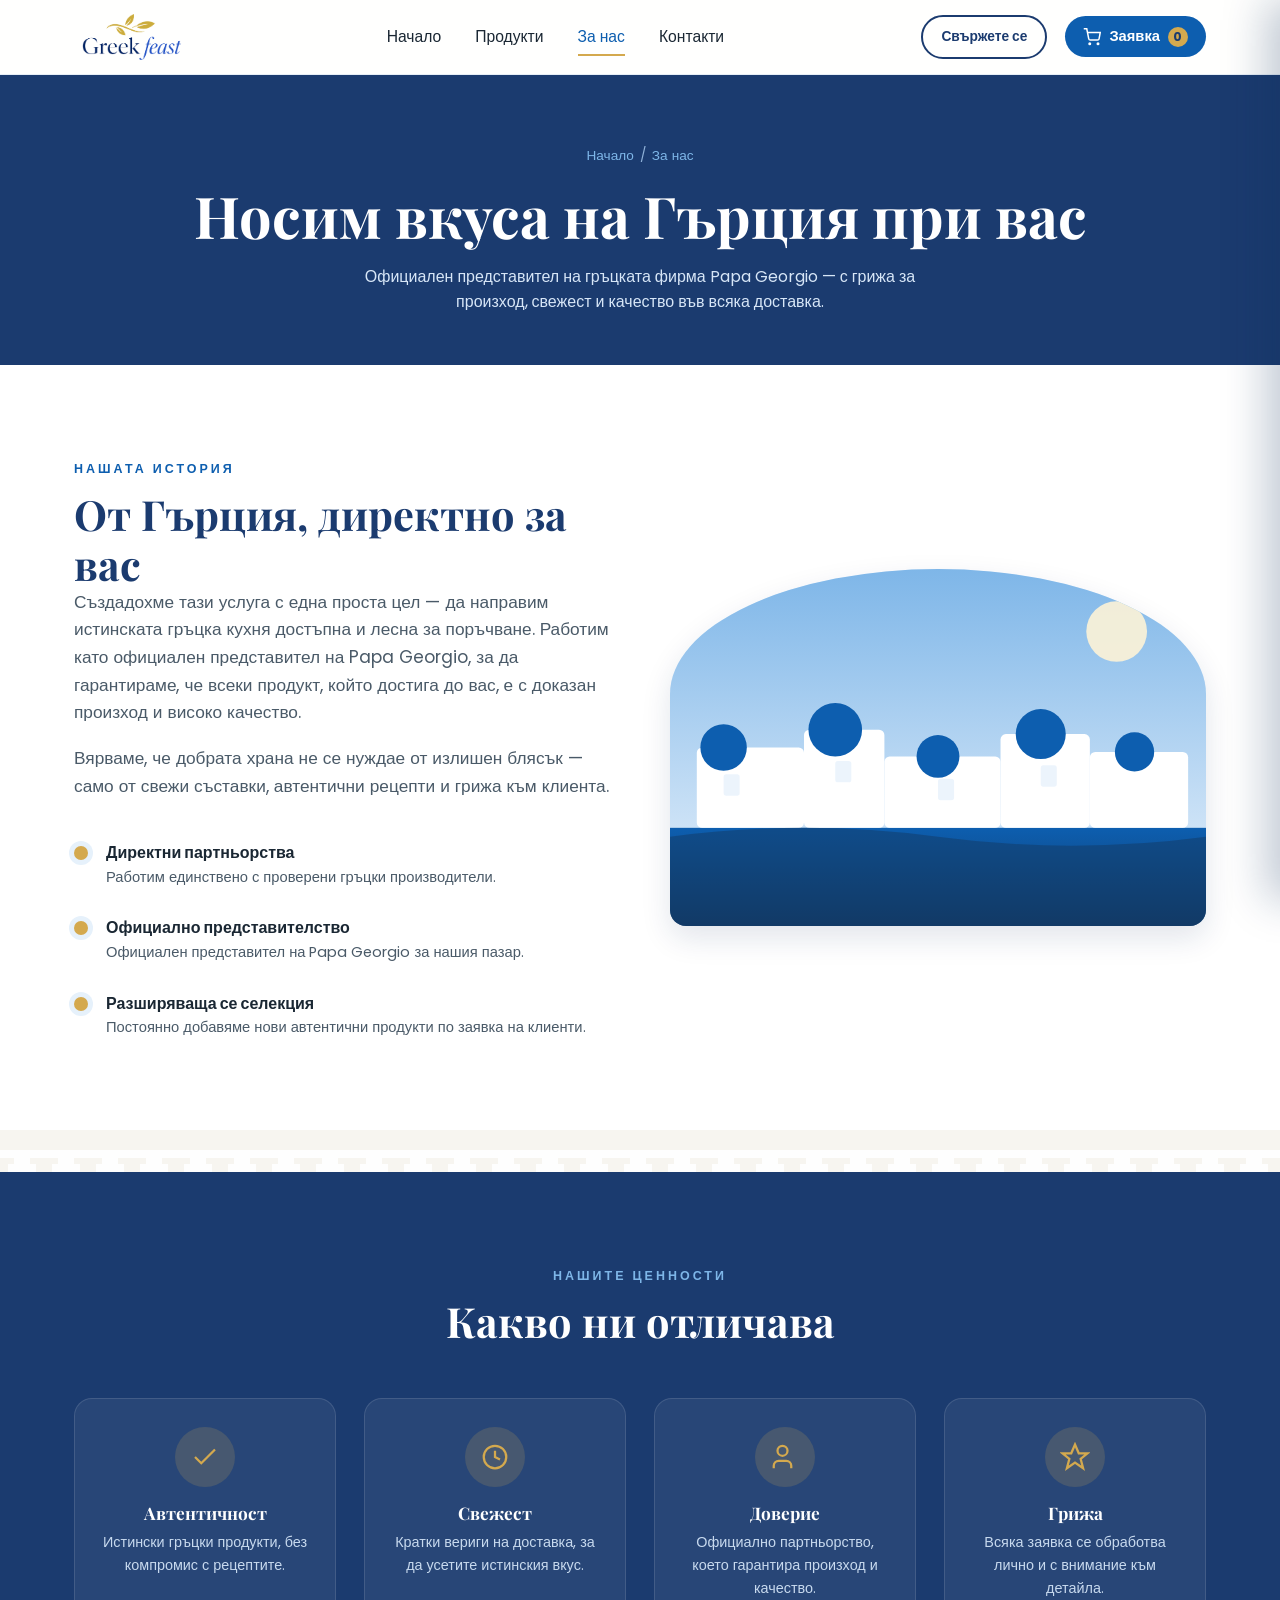
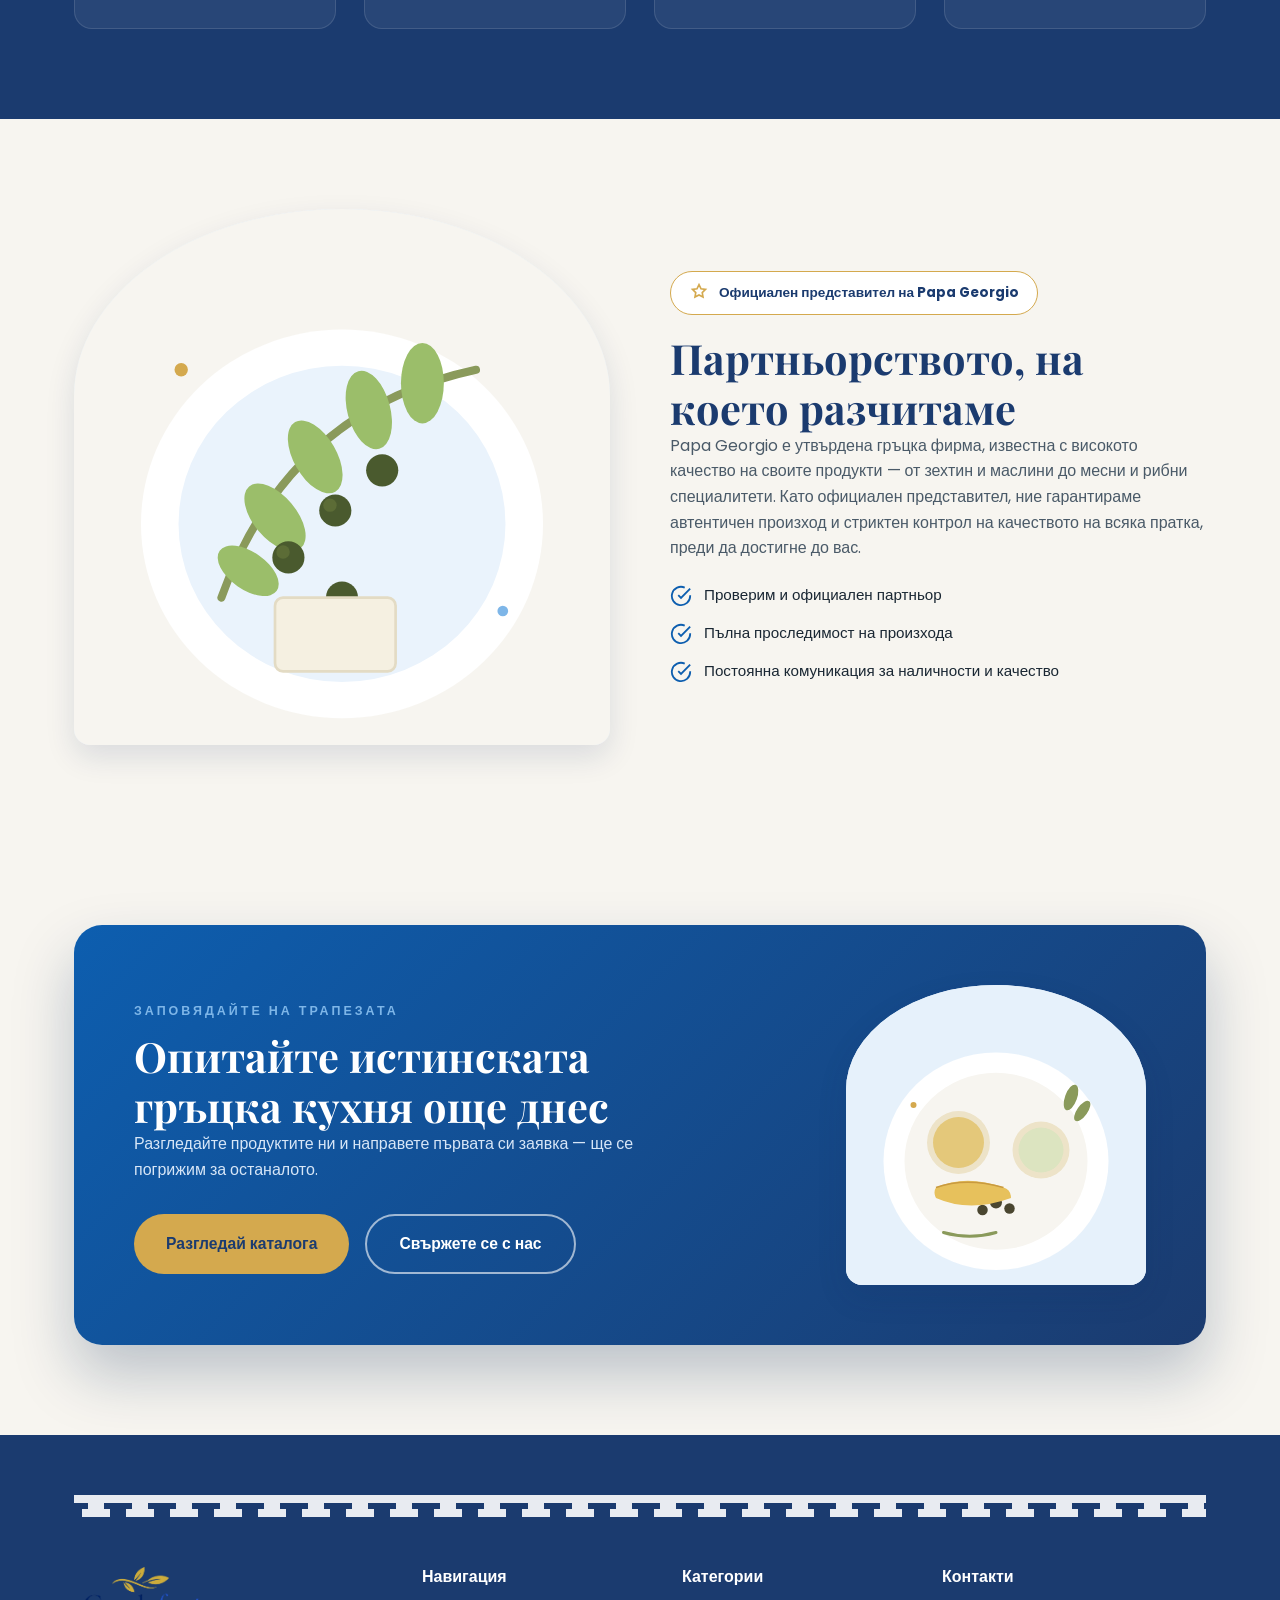
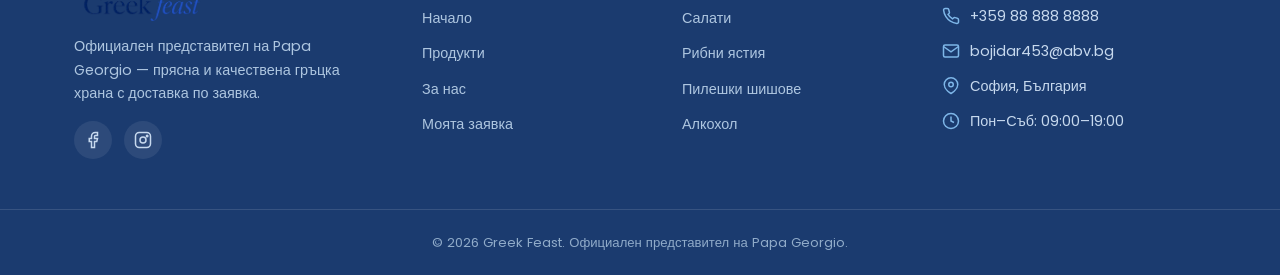
==== commit 3a93ff3a: "Add secure admin panel (Convex): products/categories CRUD, multi-image upload with drag reorder, EUR" ====
--- a/about.html
+++ b/about.html
@@ -195,6 +195,7 @@
   <span id="toastMsg">Добавено към заявката</span>
 </div>
 
+<script src="js/price.js"></script>
 <script src="js/cart.js"></script>
 <script src="js/main.js"></script>
 </body>
--- a/css/style.css
+++ b/css/style.css
@@ -81,7 +81,11 @@
   position: sticky; top: 0; z-index: 100;
   background: rgba(255,255,255,0.92);
   backdrop-filter: blur(8px);
+  -webkit-backdrop-filter: blur(8px);
   border-bottom: 1px solid rgba(13,94,175,0.1);
+  transform: translateZ(0);
+  -webkit-transform: translateZ(0);
+  isolation: isolate;
 }
 .header-inner {
   display: flex; align-items: center; justify-content: space-between;
@@ -173,11 +177,11 @@
 
 /* ===== Trust bar (marquee ticker) ===== */
 .trust-bar {
-  background: linear-gradient(90deg, var(--santorini) 0%, var(--aegean-dark) 50%, var(--santorini) 100%);
-  padding: 22px 0;
+  background: linear-gradient(100deg, var(--santorini) 0%, var(--aegean) 45%, var(--santorini) 100%);
+  padding: 28px 0;
   overflow: hidden;
-  border-top: 1px solid rgba(255,255,255,0.08);
-  border-bottom: 1px solid rgba(255,255,255,0.08);
+  border-top: 1px solid rgba(255,255,255,0.1);
+  border-bottom: 1px solid rgba(255,255,255,0.1);
 }
 .marquee {
   width: 100%; overflow: hidden;
@@ -186,26 +190,32 @@
 }
 .marquee-track {
   display: flex; align-items: center; width: max-content;
-  animation: marquee-scroll 42s linear infinite;
+  animation: marquee-scroll 34s linear infinite;
   will-change: transform;
 }
 .marquee:hover .marquee-track { animation-play-state: paused; }
-.trust-item { display: flex; align-items: center; gap: 14px; white-space: nowrap; padding: 0 32px; }
+.trust-item {
+  display: flex; align-items: center; gap: 12px; white-space: nowrap;
+  background: rgba(255,255,255,0.09);
+  border: 1px solid rgba(255,255,255,0.18);
+  padding: 9px 26px 9px 9px;
+  border-radius: 50px;
+  margin: 0 11px;
+  box-shadow: 0 8px 20px rgba(9,30,60,0.18);
+  transition: background .2s ease;
+}
+.trust-item:hover { background: rgba(255,255,255,0.16); }
 .trust-ic-badge {
-  width: 38px; height: 38px; border-radius: 50%; flex-shrink: 0;
-  background: rgba(212,169,78,0.16); border: 1px solid rgba(212,169,78,0.4);
+  width: 34px; height: 34px; border-radius: 50%; flex-shrink: 0;
+  background: var(--gold); color: var(--santorini);
   display: flex; align-items: center; justify-content: center;
 }
-.trust-ic-badge .ic { width: 19px; height: 19px; }
-.trust-text { font-size: 0.95rem; font-weight: 600; letter-spacing: 0.2px; color: #EEF5FC; }
-.trust-sep { width: 7px; height: 7px; background: var(--gold); transform: rotate(45deg); flex-shrink: 0; box-shadow: 0 0 10px rgba(212,169,78,0.55); }
-
+.trust-ic-badge .ic { width: 17px; height: 17px; }
+.trust-text { font-size: 0.92rem; font-weight: 600; letter-spacing: 0.2px; color: #FFFFFF; }
+ 
 @keyframes marquee-scroll {
   from { transform: translateX(0); }
-  to { transform: translateX(-25%); }
-}
-@media (prefers-reduced-motion: reduce) {
-  .marquee-track { animation: none; }
+  to { transform: translateX(-33.333%); }
 }
 
 /* ===== Category cards ===== */
@@ -452,12 +462,13 @@
 
 /* ===== Toast ===== */
 .toast {
-  position: fixed; bottom: 28px; left: 50%; transform: translateX(-50%) translateY(120%);
+  position: fixed; bottom: 28px; left: 50%; transform: translateX(-50%) translateY(200%);
   background: var(--santorini); color: var(--white); padding: 14px 26px; border-radius: 30px;
   box-shadow: var(--shadow); font-weight: 600; font-size: 0.92rem; z-index: 1000;
-  display: flex; align-items: center; gap: 10px; transition: transform .3s ease;
-}
-.toast.show { transform: translateX(-50%) translateY(0); }
+  display: flex; align-items: center; gap: 10px; transition: transform .3s ease, opacity .3s ease;
+  opacity: 0; pointer-events: none;
+}
+.toast.show { transform: translateX(-50%) translateY(0); opacity: 1; pointer-events: auto; }
 .toast svg { width: 20px; height: 20px; color: var(--gold); }
 
 /* ===== Responsive ===== */
@@ -491,12 +502,39 @@
   .nav-toggle { display: flex; }
   .header-actions .btn-outline { display: none; }
   .category-grid, .why-grid, .product-grid, .product-grid.cols-3, .footer-grid { grid-template-columns: 1fr; }
-  .trust-item { padding: 0 20px; gap: 10px; }
-  .trust-ic-badge { width: 32px; height: 32px; }
-  .trust-ic-badge .ic { width: 16px; height: 16px; }
-  .trust-text { font-size: 0.84rem; }
+  .trust-item { padding: 7px 20px 7px 7px; gap: 10px; margin: 0 8px; }
+  .trust-ic-badge { width: 30px; height: 30px; }
+  .trust-ic-badge .ic { width: 15px; height: 15px; }
+  .trust-text { font-size: 0.82rem; }
   .hero-actions { flex-direction: column; align-items: stretch; }
   .field-row { grid-template-columns: 1fr; }
   .cart-row { grid-template-columns: 56px 1fr; grid-template-rows: auto auto; }
   .cart-row .qty-control { grid-column: 2; }
 }
+
+/* ===== Цени в евро + левове ===== */
+.price-bgn { display: block; color: var(--ink-soft); font-size: 0.8rem; font-weight: 500; margin-top: 2px; }
+.price-bgn-big { color: var(--ink-soft); font-size: 1.1rem; font-weight: 600; }
+
+/* ===== Каталог: инструменти за сортиране ===== */
+.catalog-toolbar { display: flex; align-items: center; justify-content: flex-end; gap: 10px; margin-bottom: 4px; }
+.sort-label { font-size: 0.88rem; color: var(--ink-soft); font-weight: 600; }
+.sort-select { padding: 9px 14px; border: 1.5px solid #DCE6EE; border-radius: 10px; background: var(--white); color: var(--ink); font-family: inherit; font-size: 0.9rem; cursor: pointer; }
+.catalog-loading { text-align: center; color: var(--ink-soft); padding: 48px 0; grid-column: 1 / -1; }
+
+/* ===== Продуктова галерия (стрелки + плъзгане) ===== */
+.gallery-main { position: relative; aspect-ratio: 4/3; }
+.gallery-slide { position: absolute; inset: 0; width: 100%; height: 100%; object-fit: cover; opacity: 0; transition: opacity .3s ease; }
+.gallery-slide.active { opacity: 1; }
+.gallery-arrow { position: absolute; top: 50%; transform: translateY(-50%); width: 42px; height: 42px; border-radius: 50%; background: rgba(255,255,255,.92); border: none; display: flex; align-items: center; justify-content: center; cursor: pointer; color: var(--ink); box-shadow: 0 2px 10px rgba(0,0,0,.18); z-index: 3; }
+.gallery-arrow svg { width: 20px; height: 20px; }
+.gallery-arrow.prev { left: 12px; }
+.gallery-arrow.next { right: 12px; }
+.gallery-arrow:hover { background: #fff; }
+.gallery-dots { display: flex; gap: 8px; justify-content: center; margin-top: 16px; }
+.gallery-dot { width: 9px; height: 9px; border-radius: 50%; border: none; background: #D3DAE1; cursor: pointer; padding: 0; transition: background .2s; }
+.gallery-dot.active { background: var(--gold); }
+.gallery-thumbs { display: flex; gap: 10px; margin-top: 14px; flex-wrap: wrap; }
+.gallery-thumb { width: 62px; height: 62px; border-radius: 10px; overflow: hidden; border: 2px solid transparent; padding: 0; cursor: pointer; background: none; }
+.gallery-thumb img { width: 100%; height: 100%; object-fit: cover; display: block; }
+.gallery-thumb.active { border-color: var(--gold); }
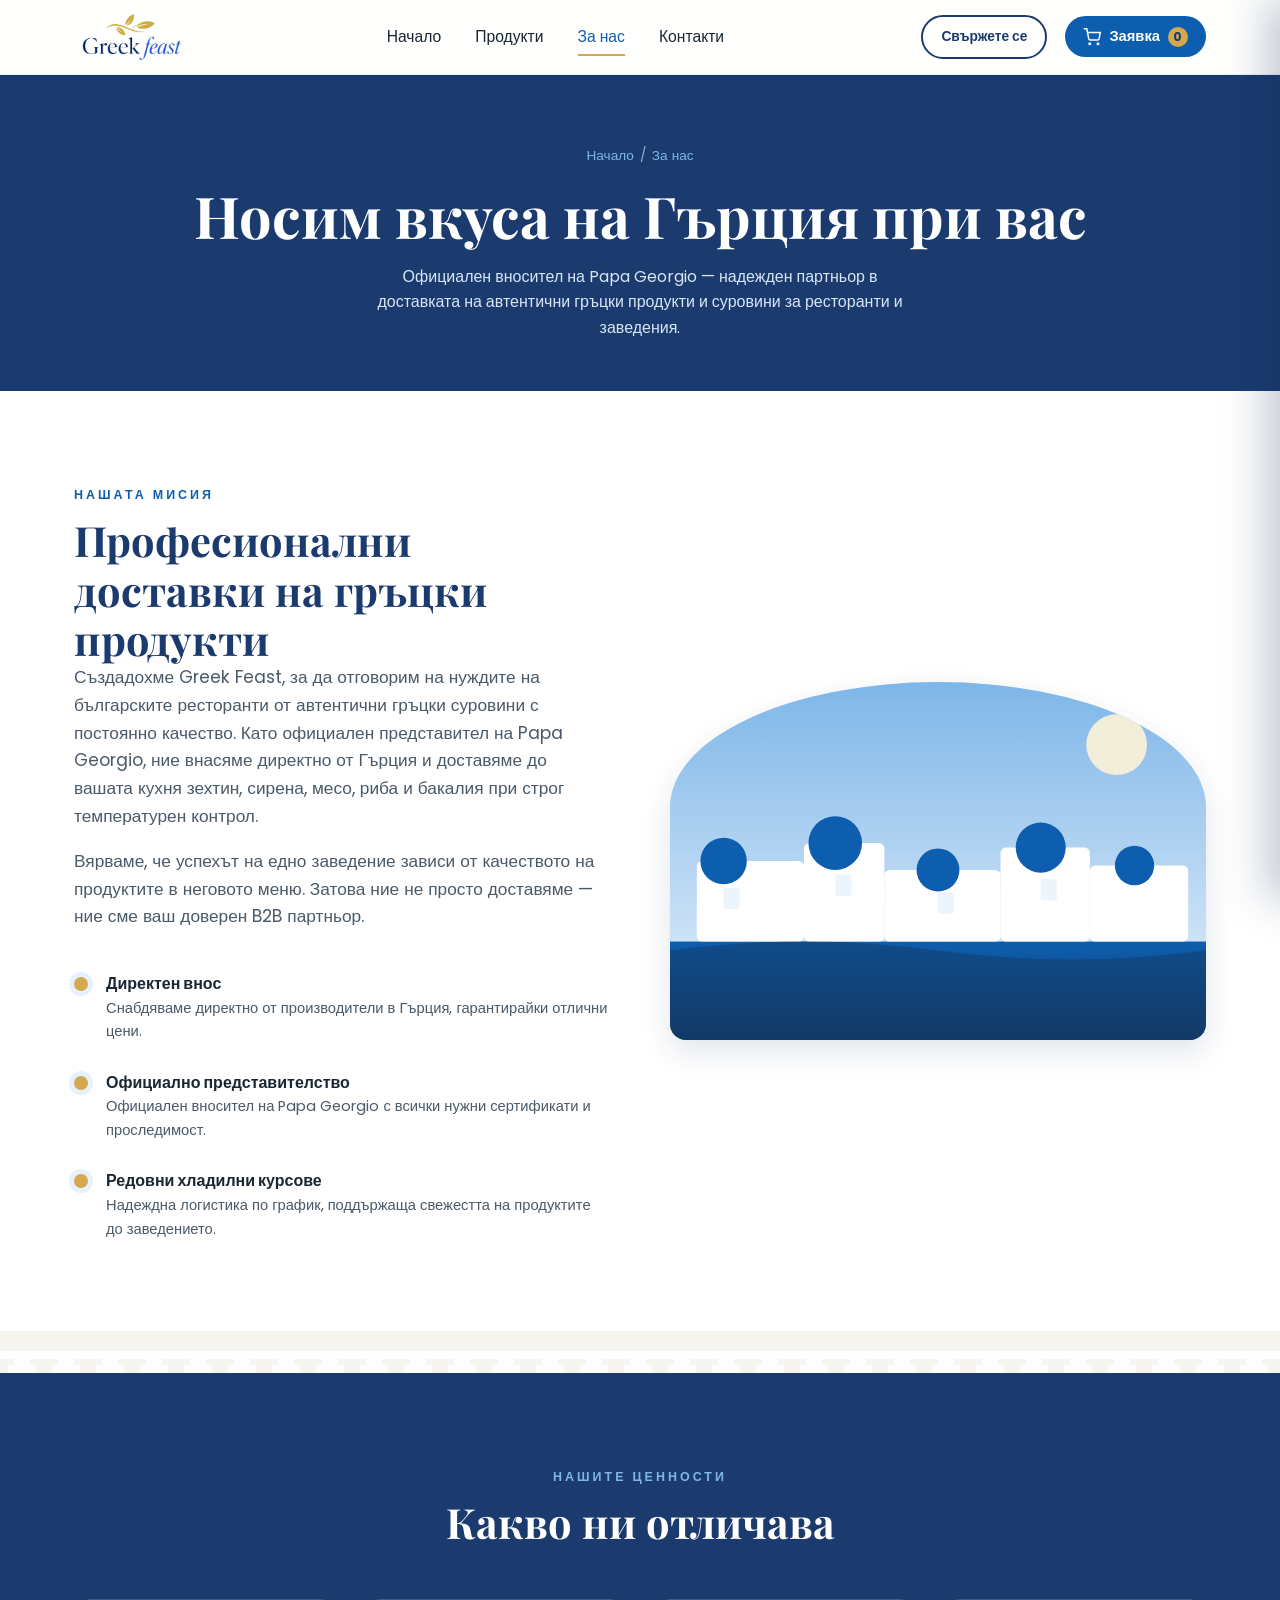
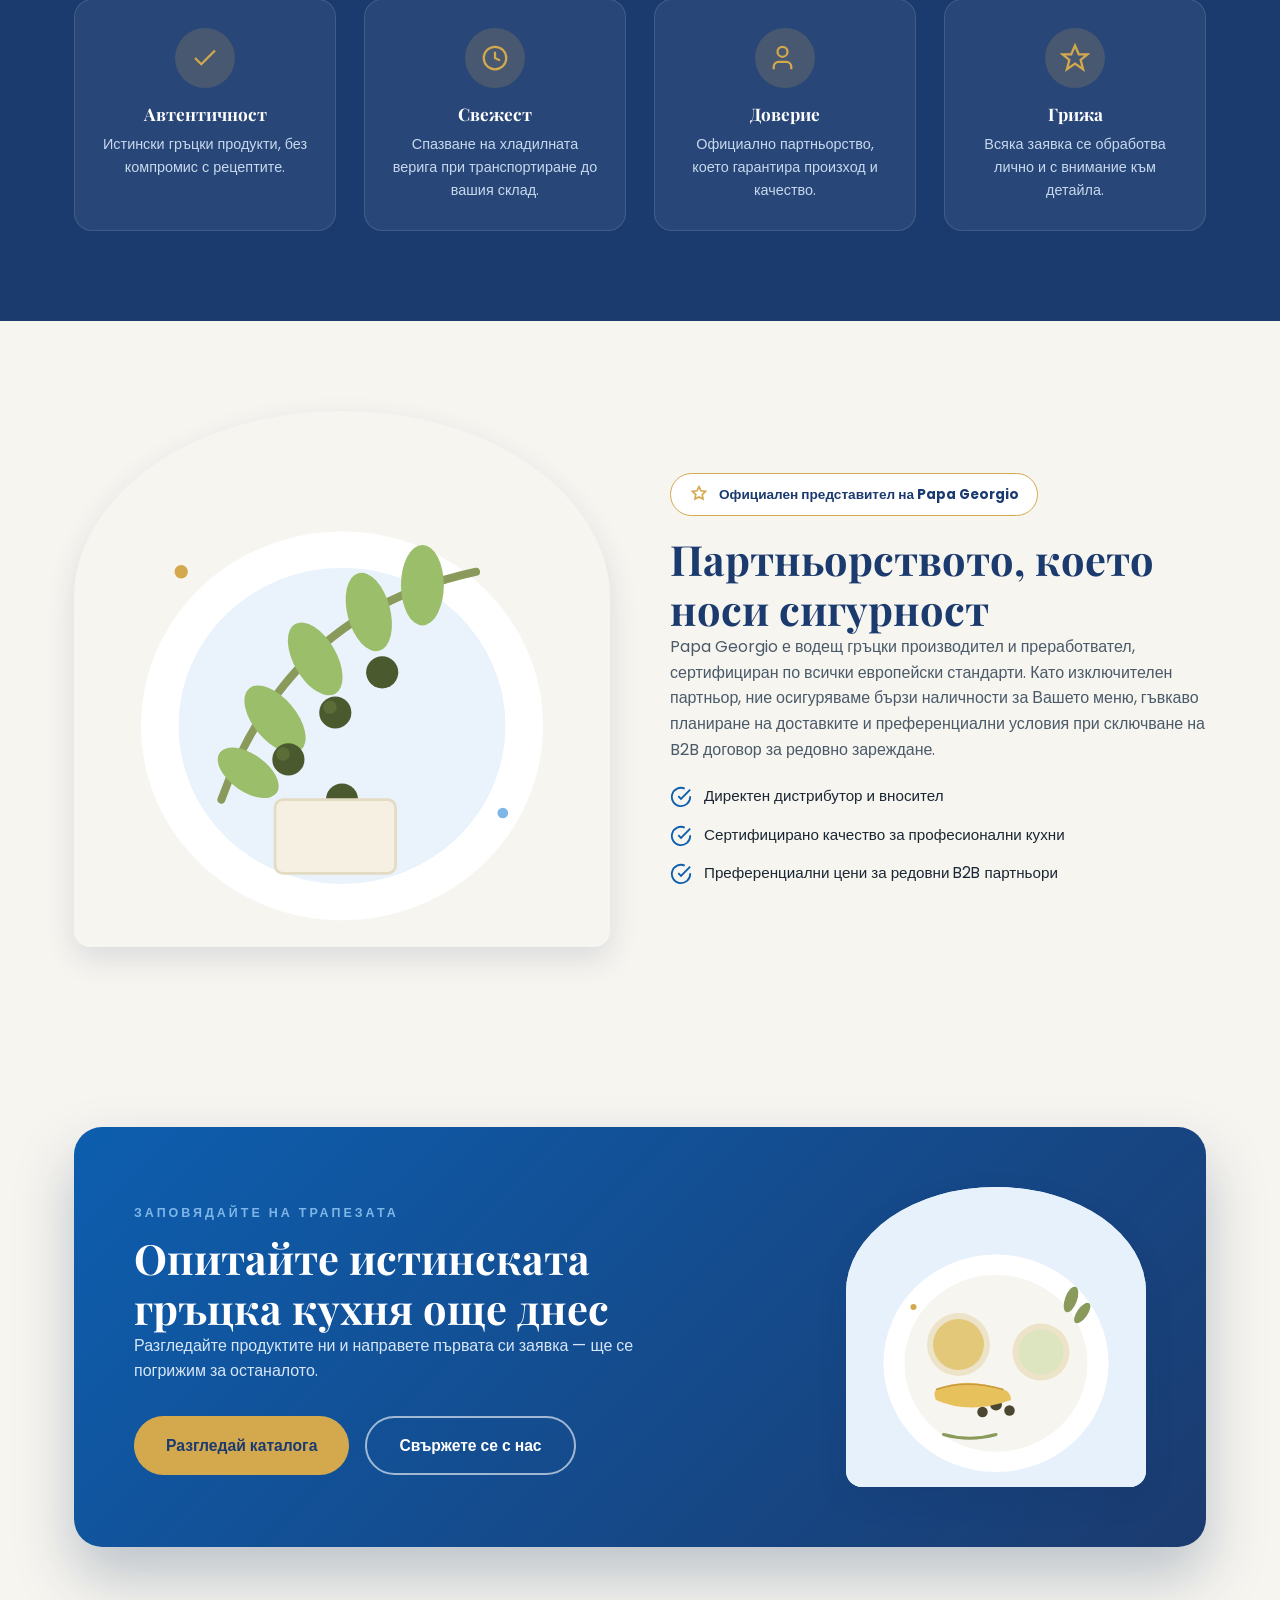
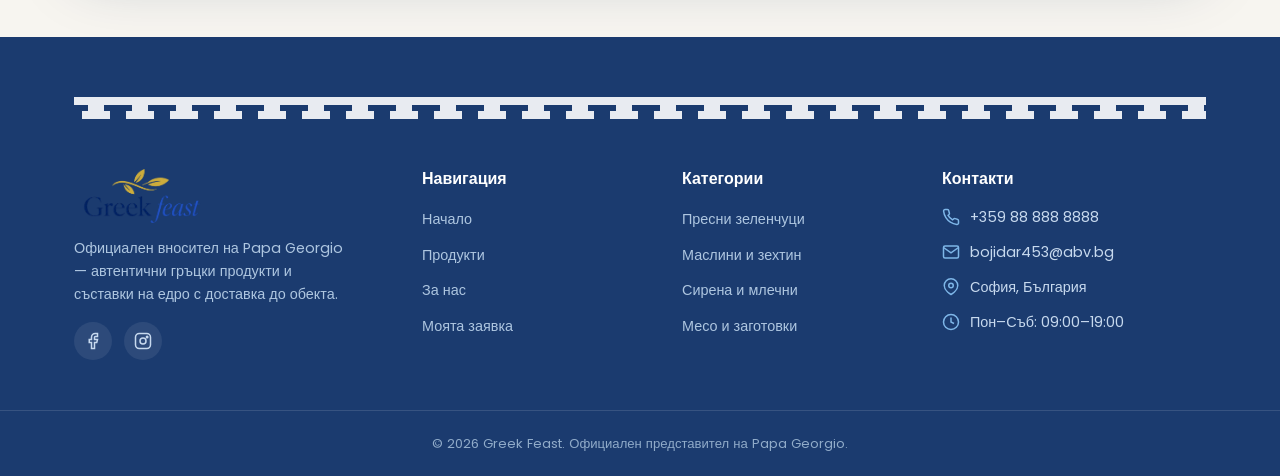
==== commit 8201ac8b: "Revamp website into a B2B supplier of Greek products and ingredients" ====
--- a/about.html
+++ b/about.html
@@ -3,8 +3,8 @@
 <head>
 <meta charset="UTF-8">
 <meta name="viewport" content="width=device-width, initial-scale=1.0">
-<title>За нас — Greek Feast</title>
-<meta name="description" content="Официален представител на Papa Georgio (Гърция). Научете повече за нашата мисия да носим автентична гръцка храна с неизменно високо качество.">
+<title>За нас — Директен вносител и доставчик Greek Feast</title>
+<meta name="description" content="Официален представител на Papa Georgio (Гърция). Директни доставки на автентични гръцки съставки и продукти на едро за ресторанти и заведения в България.">
 <link rel="preconnect" href="https://fonts.googleapis.com">
 <link href="https://fonts.googleapis.com/css2?family=Playfair+Display:wght@600;700;800&family=Poppins:wght@400;500;600;700&display=swap" rel="stylesheet">
 <link rel="stylesheet" href="css/style.css">
@@ -37,7 +37,7 @@
   <div class="container">
     <div class="breadcrumb"><a href="index.html">Начало</a><span>/</span>За нас</div>
     <h1>Носим вкуса на Гърция при вас</h1>
-    <p>Официален представител на гръцката фирма Papa Georgio — с грижа за произход, свежест и качество във всяка доставка.</p>
+    <p>Официален вносител на Papa Georgio — надежден партньор в доставката на автентични гръцки продукти и суровини за ресторанти и заведения.</p>
   </div>
 </section>
 
@@ -45,22 +45,22 @@
   <div class="container">
     <div class="story-grid">
       <div>
-        <span class="eyebrow">Нашата история</span>
-        <h2>От Гърция, директно за вас</h2>
-        <p class="lede" style="margin-bottom:18px;">Създадохме тази услуга с една проста цел — да направим истинската гръцка кухня достъпна и лесна за поръчване. Работим като официален представител на Papa Georgio, за да гарантираме, че всеки продукт, който достига до вас, е с доказан произход и високо качество.</p>
-        <p class="lede">Вярваме, че добрата храна не се нуждае от излишен блясък — само от свежи съставки, автентични рецепти и грижа към клиента.</p>
+        <span class="eyebrow">Нашата мисия</span>
+        <h2>Професионални доставки на гръцки продукти</h2>
+        <p class="lede" style="margin-bottom:18px;">Създадохме Greek Feast, за да отговорим на нуждите на българските ресторанти от автентични гръцки суровини с постоянно качество. Като официален представител на Papa Georgio, ние внасяме директно от Гърция и доставяме до вашата кухня зехтин, сирена, месо, риба и бакалия при строг температурен контрол.</p>
+        <p class="lede">Вярваме, че успехът на едно заведение зависи от качеството на продуктите в неговото меню. Затова ние не просто доставяме — ние сме ваш доверен B2B партньор.</p>
         <div class="timeline mt-40">
           <div class="timeline-item">
             <div class="timeline-dot"></div>
-            <div><strong>Директни партньорства</strong><p style="color:var(--ink-soft); font-size:0.92rem;">Работим единствено с проверени гръцки производители.</p></div>
+            <div><strong>Директен внос</strong><p style="color:var(--ink-soft); font-size:0.92rem;">Снабдяваме директно от производители в Гърция, гарантирайки отлични цени.</p></div>
           </div>
           <div class="timeline-item">
             <div class="timeline-dot"></div>
-            <div><strong>Официално представителство</strong><p style="color:var(--ink-soft); font-size:0.92rem;">Официален представител на Papa Georgio за нашия пазар.</p></div>
+            <div><strong>Официално представителство</strong><p style="color:var(--ink-soft); font-size:0.92rem;">Официален вносител на Papa Georgio с всички нужни сертификати и проследимост.</p></div>
           </div>
           <div class="timeline-item">
             <div class="timeline-dot"></div>
-            <div><strong>Разширяваща се селекция</strong><p style="color:var(--ink-soft); font-size:0.92rem;">Постоянно добавяме нови автентични продукти по заявка на клиенти.</p></div>
+            <div><strong>Редовни хладилни курсове</strong><p style="color:var(--ink-soft); font-size:0.92rem;">Надеждна логистика по график, поддържаща свежестта на продуктите до заведението.</p></div>
           </div>
         </div>
       </div>
@@ -88,7 +88,7 @@
       <div class="why-item">
         <div class="ic-wrap"><svg viewBox="0 0 24 24" fill="none" stroke="#D4A94E" stroke-width="1.8"><circle cx="12" cy="12" r="9"/><path d="M12 7v5l4 2"/></svg></div>
         <h4>Свежест</h4>
-        <p>Кратки вериги на доставка, за да усетите истинския вкус.</p>
+        <p>Спазване на хладилната верига при транспортиране до вашия склад.</p>
       </div>
       <div class="why-item">
         <div class="ic-wrap"><svg viewBox="0 0 24 24" fill="none" stroke="#D4A94E" stroke-width="1.8"><path d="M17 21v-2a4 4 0 00-4-4H7a4 4 0 00-4 4v2"/><circle cx="10" cy="7" r="4"/></svg></div>
@@ -115,12 +115,12 @@
           <svg viewBox="0 0 24 24" fill="none" stroke="#D4A94E" stroke-width="2"><path d="M12 2l2.4 4.9 5.4.8-3.9 3.8.9 5.4-4.8-2.5-4.8 2.5.9-5.4-3.9-3.8 5.4-.8z"/></svg>
           Официален представител на Papa Georgio
         </div>
-        <h2>Партньорството, на което разчитаме</h2>
-        <p>Papa Georgio е утвърдена гръцка фирма, известна с високото качество на своите продукти — от зехтин и маслини до месни и рибни специалитети. Като официален представител, ние гарантираме автентичен произход и стриктен контрол на качеството на всяка пратка, преди да достигне до вас.</p>
+        <h2>Партньорството, което носи сигурност</h2>
+        <p>Papa Georgio е водещ гръцки производител и преработвател, сертифициран по всички европейски стандарти. Като изключителен партньор, ние осигуряваме бързи наличности за Вашето меню, гъвкаво планиране на доставките и преференциални условия при сключване на B2B договор за редовно зареждане.</p>
         <ul class="partner-points">
-          <li><svg viewBox="0 0 24 24" fill="none" stroke="currentColor" stroke-width="2"><path d="M22 11.08V12a10 10 0 11-5.93-9.14"/><path d="M22 4L12 14.01l-3-3"/></svg> Проверим и официален партньор</li>
-          <li><svg viewBox="0 0 24 24" fill="none" stroke="currentColor" stroke-width="2"><path d="M22 11.08V12a10 10 0 11-5.93-9.14"/><path d="M22 4L12 14.01l-3-3"/></svg> Пълна проследимост на произхода</li>
-          <li><svg viewBox="0 0 24 24" fill="none" stroke="currentColor" stroke-width="2"><path d="M22 11.08V12a10 10 0 11-5.93-9.14"/><path d="M22 4L12 14.01l-3-3"/></svg> Постоянна комуникация за наличности и качество</li>
+          <li><svg viewBox="0 0 24 24" fill="none" stroke="currentColor" stroke-width="2"><path d="M22 11.08V12a10 10 0 11-5.93-9.14"/><path d="M22 4L12 14.01l-3-3"/></svg> Директен дистрибутор и вносител</li>
+          <li><svg viewBox="0 0 24 24" fill="none" stroke="currentColor" stroke-width="2"><path d="M22 11.08V12a10 10 0 11-5.93-9.14"/><path d="M22 4L12 14.01l-3-3"/></svg> Сертифицирано качество за професионални кухни</li>
+          <li><svg viewBox="0 0 24 24" fill="none" stroke="currentColor" stroke-width="2"><path d="M22 11.08V12a10 10 0 11-5.93-9.14"/><path d="M22 4L12 14.01l-3-3"/></svg> Преференциални цени за редовни B2B партньори</li>
         </ul>
       </div>
     </div>
@@ -154,7 +154,7 @@
         <a href="index.html" class="brandmark">
           <img src="images/logo.png" alt="Greek Feast" class="logo-img">
         </a>
-        <p>Официален представител на Papa Georgio — прясна и качествена гръцка храна с доставка по заявка.</p>
+        <p>Официален вносител на Papa Georgio — автентични гръцки продукти и съставки на едро с доставка до обекта.</p>
         <div class="footer-social">
           <a href="#" aria-label="Facebook"><svg width="18" height="18" viewBox="0 0 24 24" fill="none" stroke="#C7D9EE" stroke-width="2"><path d="M18 2h-3a5 5 0 00-5 5v3H7v4h3v8h4v-8h3l1-4h-4V7a1 1 0 011-1h3z"/></svg></a>
           <a href="#" aria-label="Instagram"><svg width="18" height="18" viewBox="0 0 24 24" fill="none" stroke="#C7D9EE" stroke-width="2"><rect x="2" y="2" width="20" height="20" rx="5"/><circle cx="12" cy="12" r="4"/><circle cx="17.5" cy="6.5" r="1"/></svg></a>
@@ -172,10 +172,10 @@
       <div class="footer-col">
         <h4>Категории</h4>
         <ul>
-          <li><a href="catalog.html#salads">Салати</a></li>
-          <li><a href="catalog.html#fish">Рибни ястия</a></li>
-          <li><a href="catalog.html#chicken">Пилешки шишове</a></li>
-          <li><a href="catalog.html#alcohol">Алкохол</a></li>
+          <li><a href="catalog.html#vegetables">Пресни зеленчуци</a></li>
+          <li><a href="catalog.html#olives-oil">Маслини и зехтин</a></li>
+          <li><a href="catalog.html#dairy">Сирена и млечни</a></li>
+          <li><a href="catalog.html#meat">Месо и заготовки</a></li>
         </ul>
       </div>
       <div class="footer-col">
@@ -198,5 +198,6 @@
 <script src="js/price.js"></script>
 <script src="js/cart.js"></script>
 <script src="js/main.js"></script>
+<script type="module" src="js/store.js"></script>
 </body>
 </html>
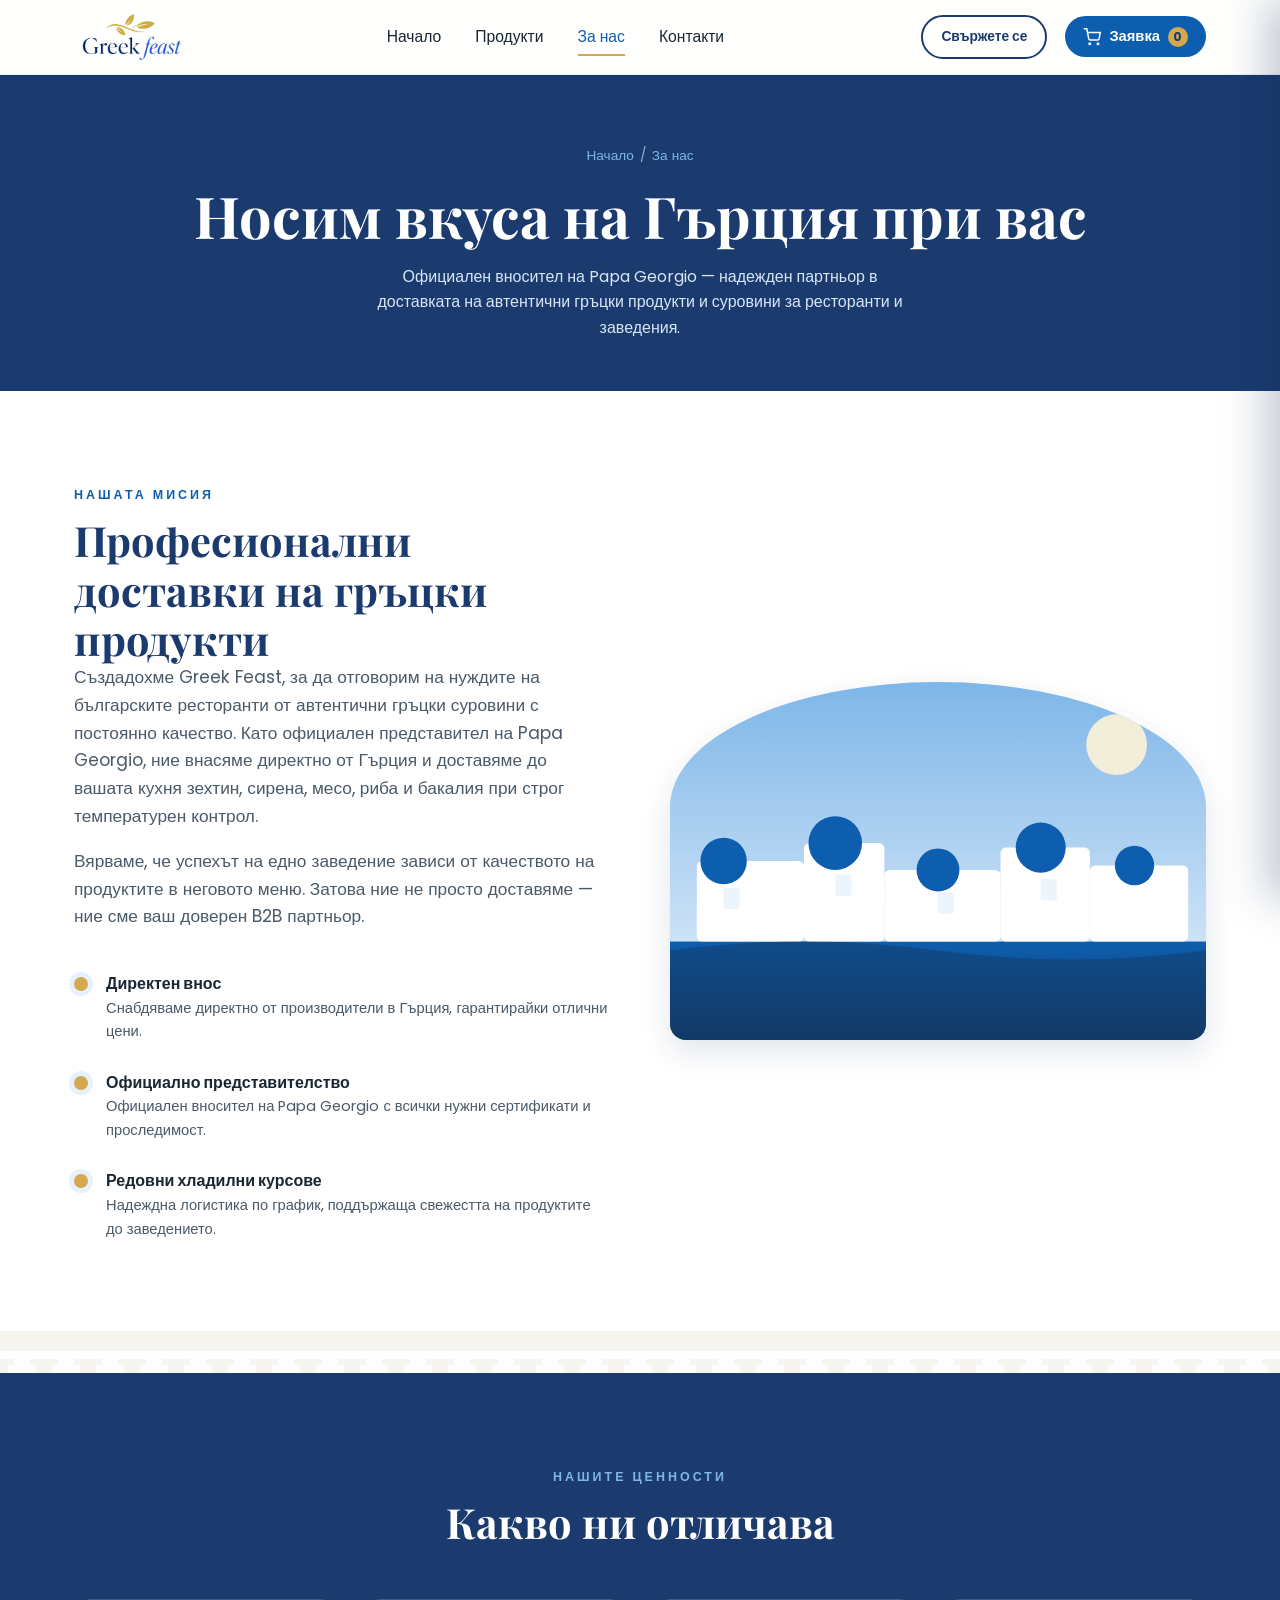
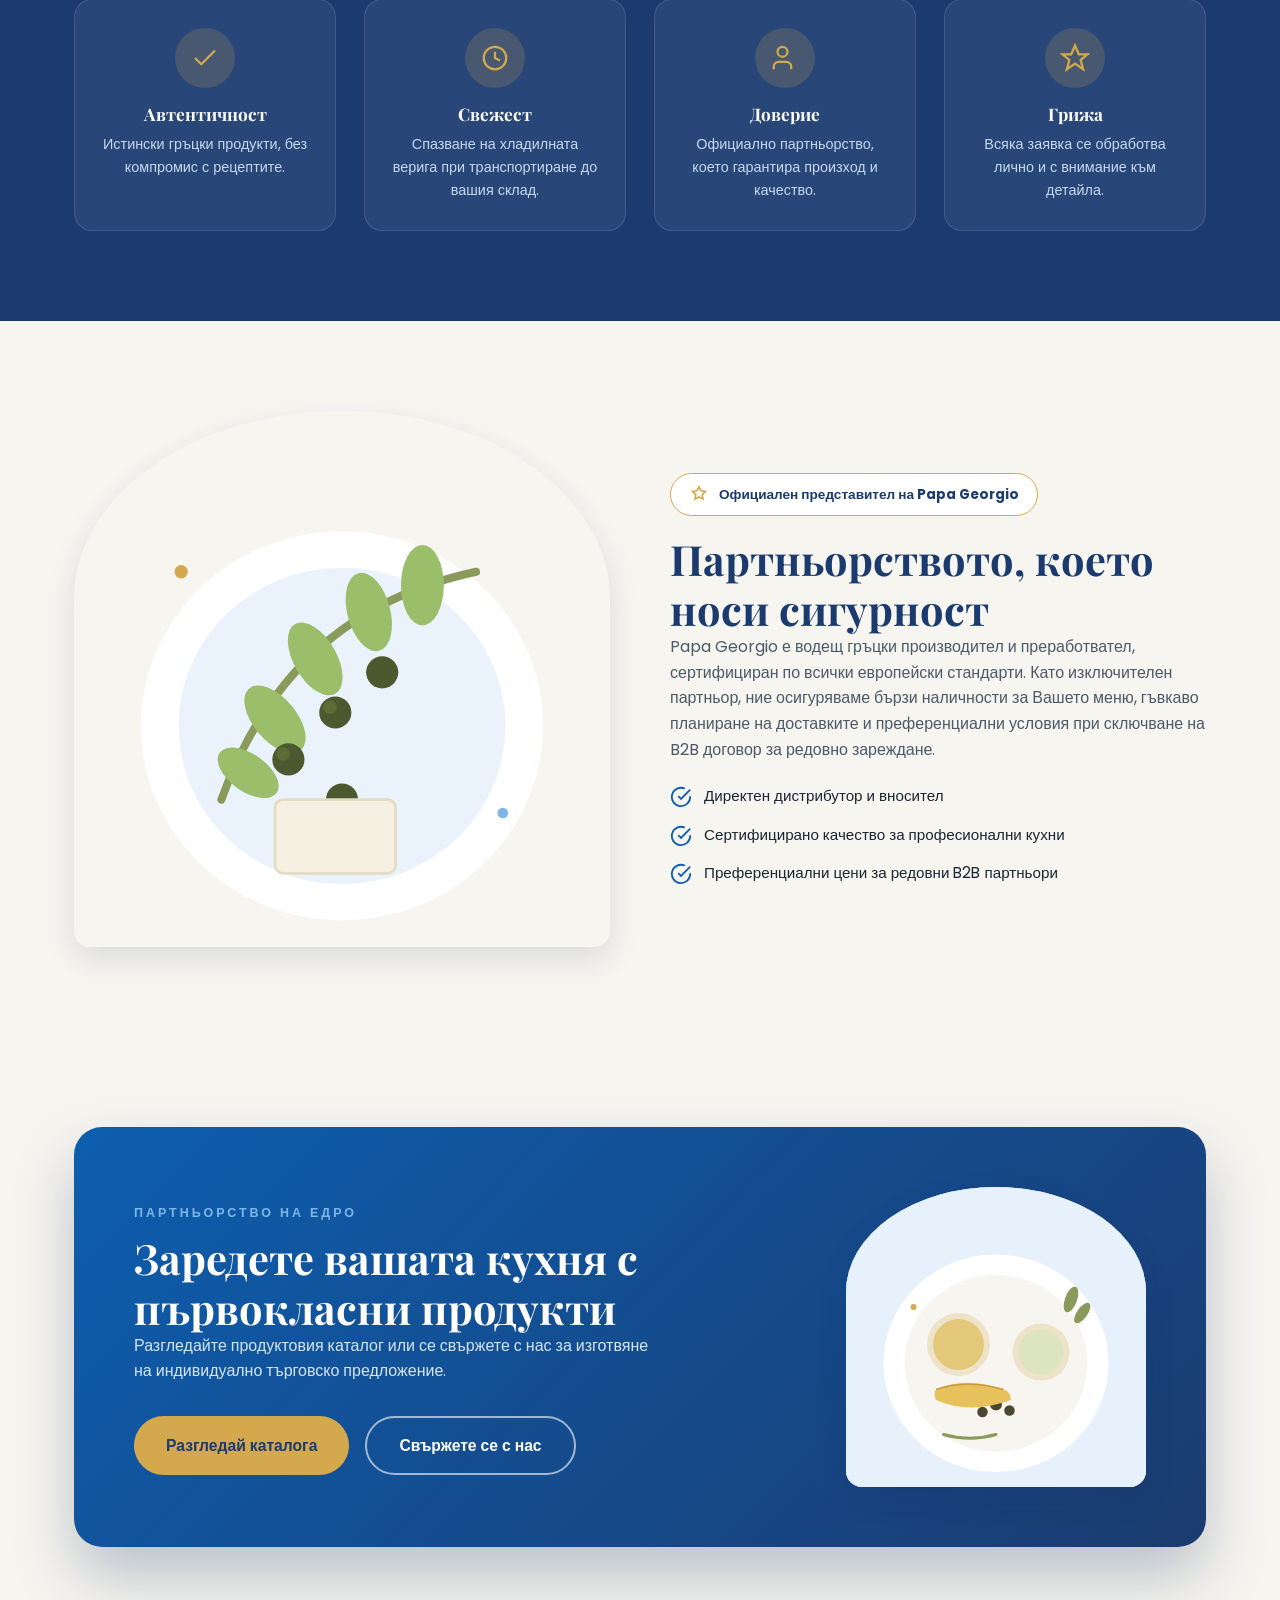
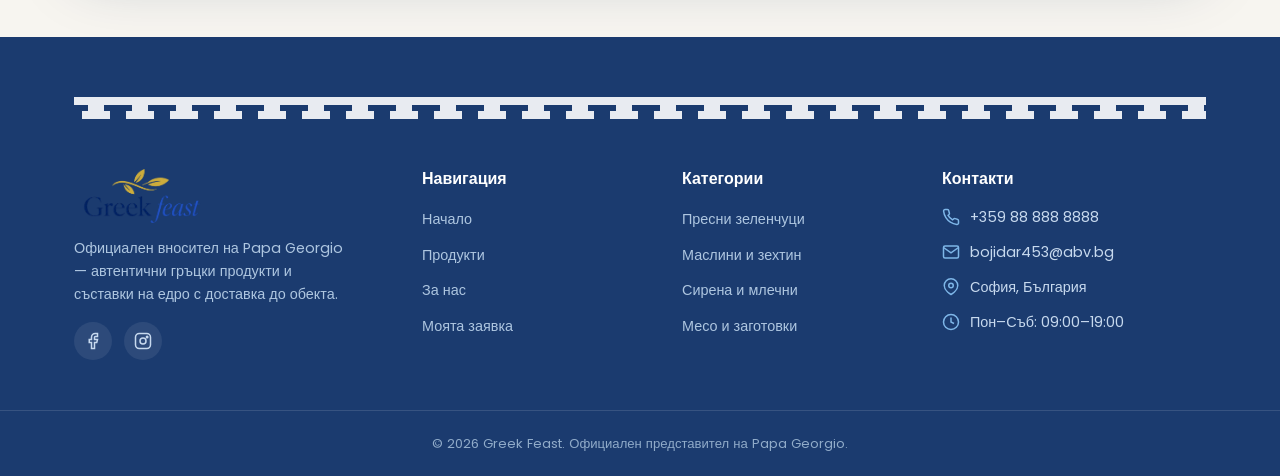
==== commit 5daccef9: "Add B2B category images, product images, B2B hero image, and CTA updates" ====
--- a/about.html
+++ b/about.html
@@ -131,9 +131,9 @@
   <div class="container">
     <div class="cta-section">
       <div>
-        <span class="eyebrow on-dark">Заповядайте на трапезата</span>
-        <h2>Опитайте истинската гръцка кухня още днес</h2>
-        <p>Разгледайте продуктите ни и направете първата си заявка — ще се погрижим за останалото.</p>
+        <span class="eyebrow on-dark">Партньорство на едро</span>
+        <h2>Заредете вашата кухня с първокласни продукти</h2>
+        <p>Разгледайте продуктовия каталог или се свържете с нас за изготвяне на индивидуално търговско предложение.</p>
         <div class="hero-actions">
           <a href="catalog.html" class="btn btn-gold">Разгледай каталога</a>
           <a href="contact.html" class="btn btn-outline on-dark">Свържете се с нас</a>
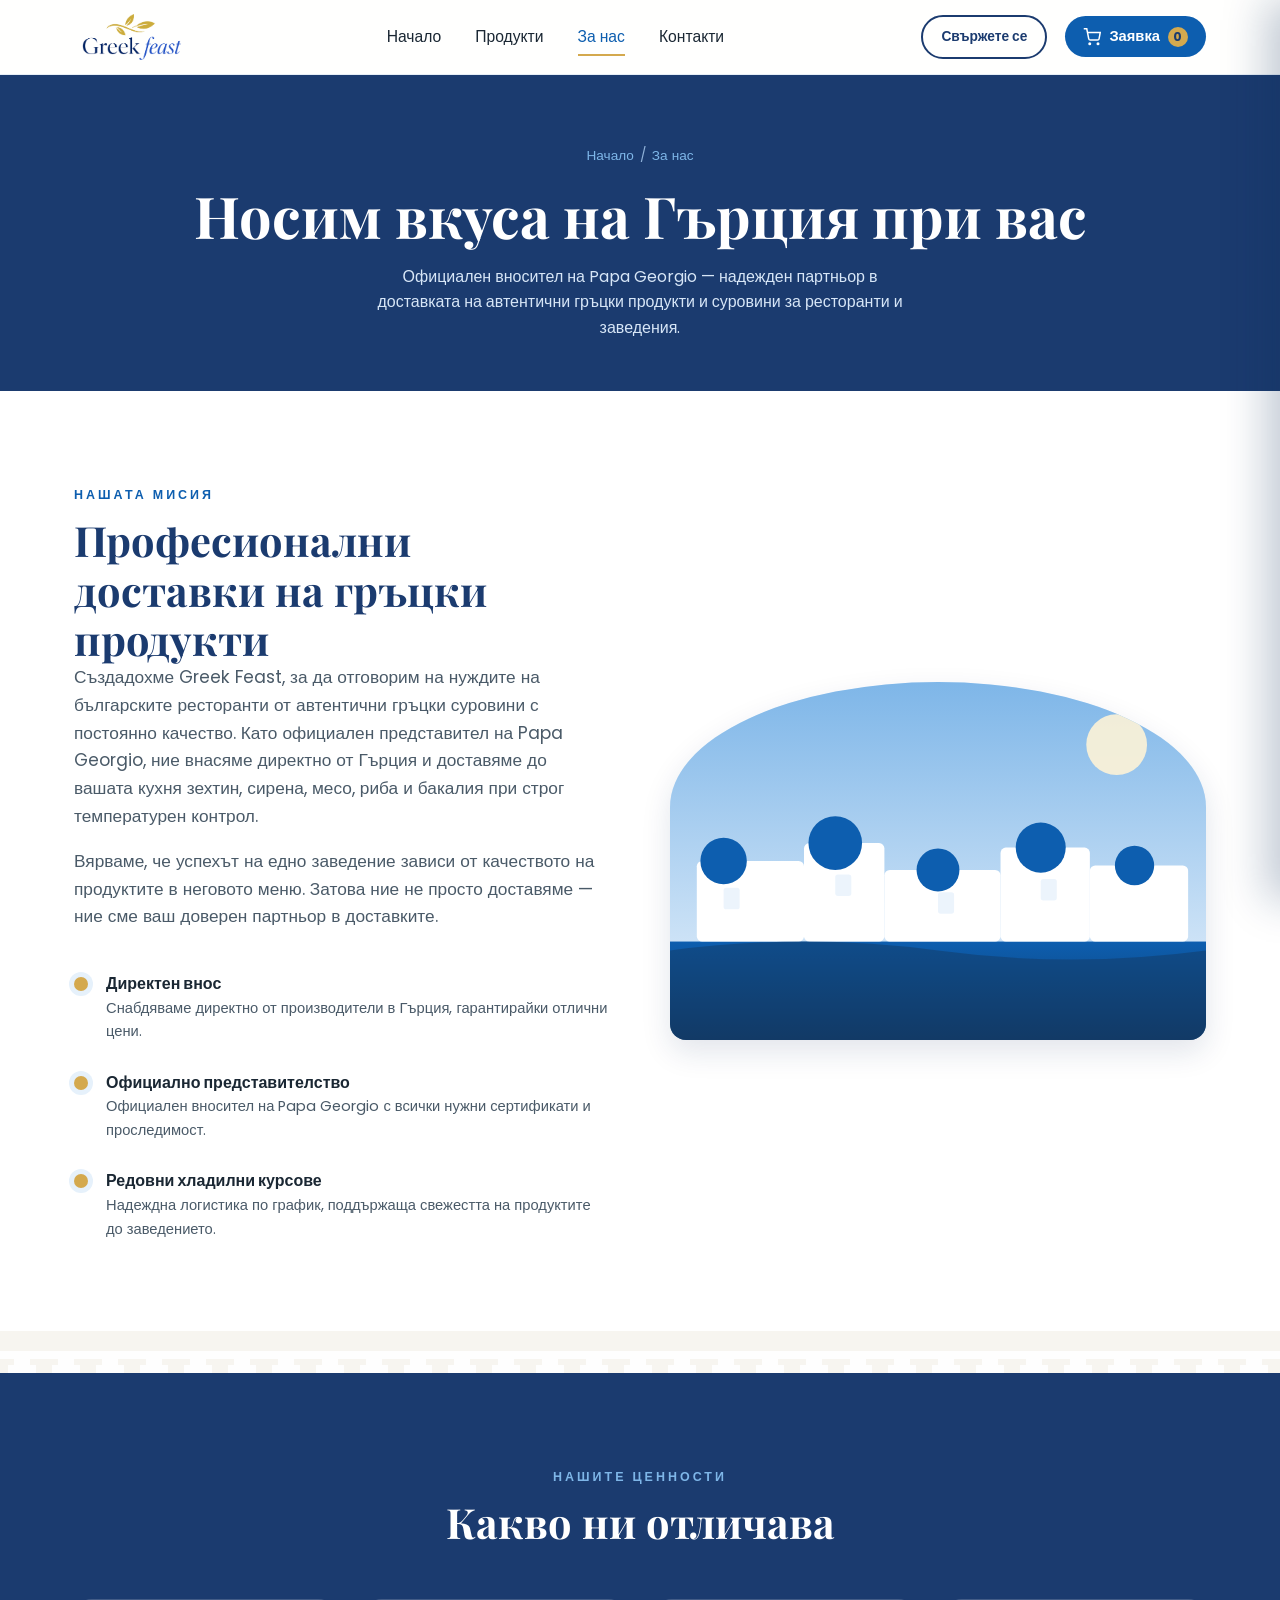
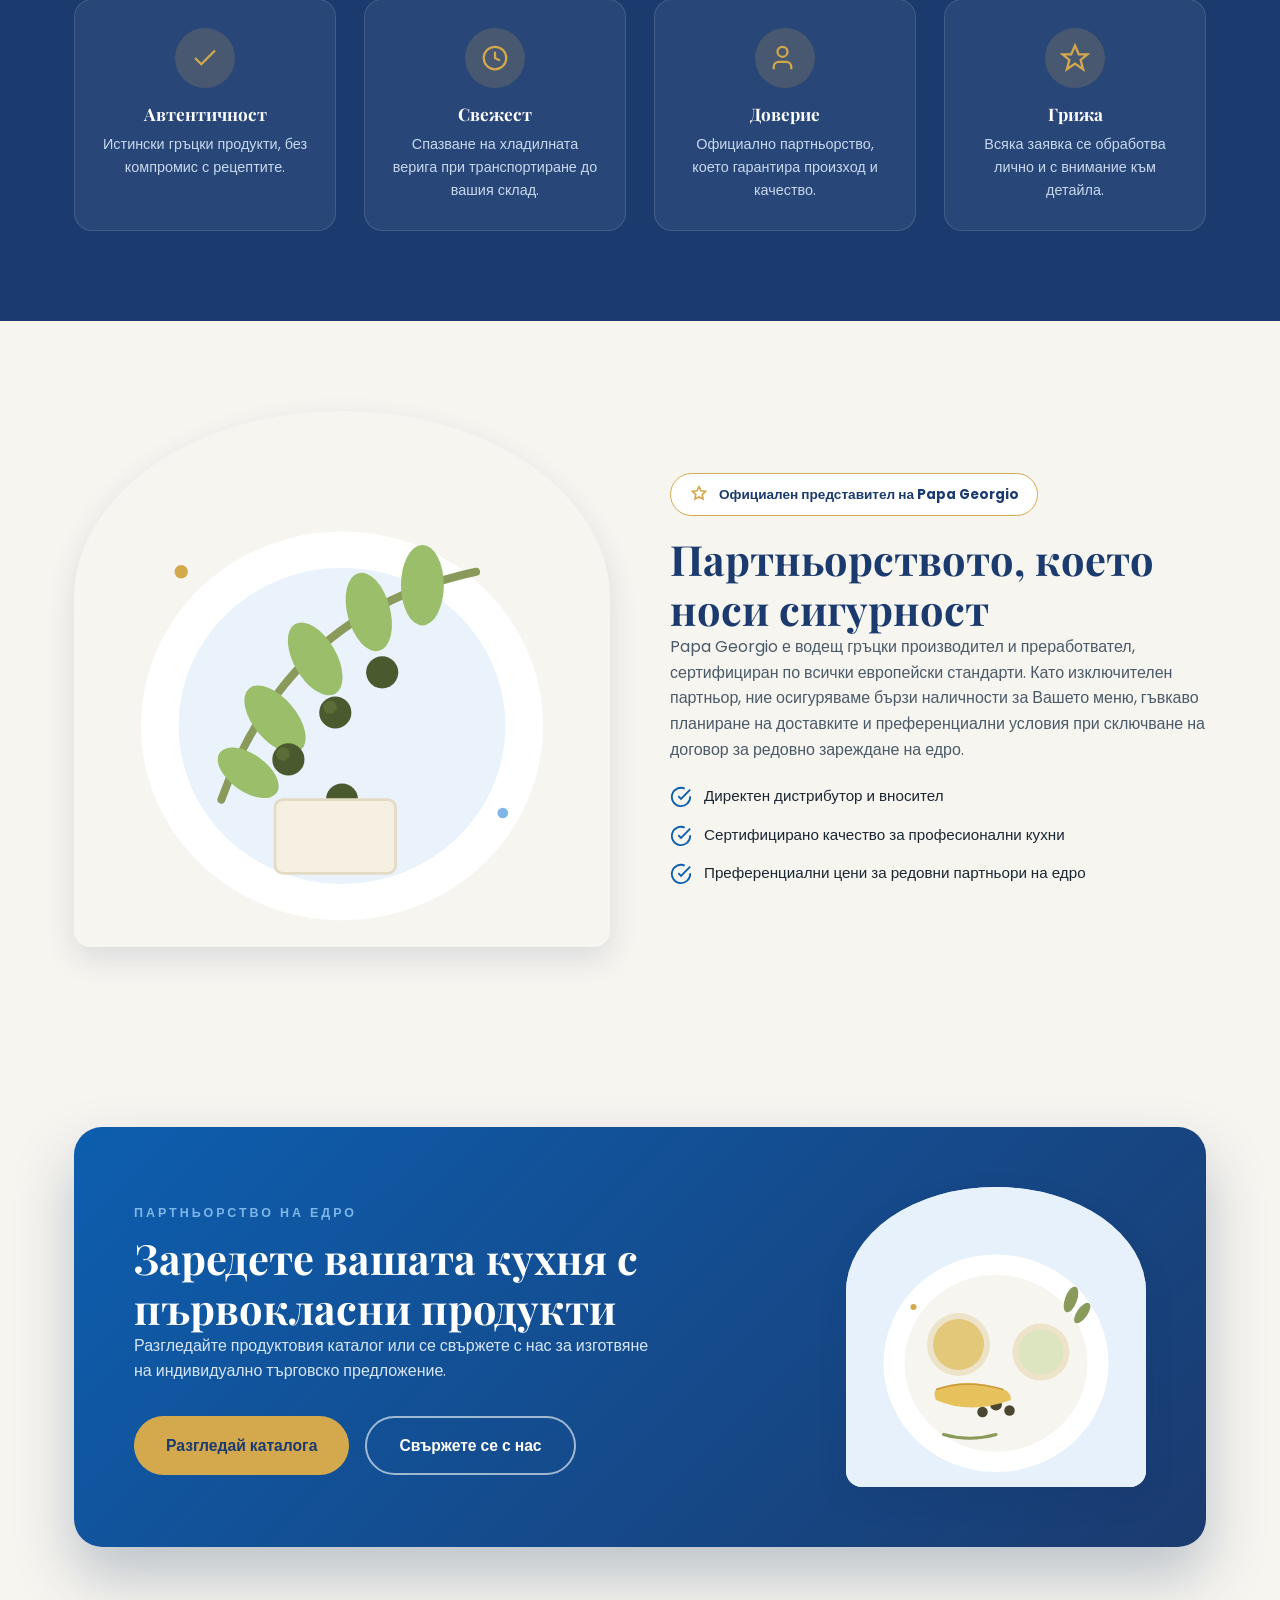
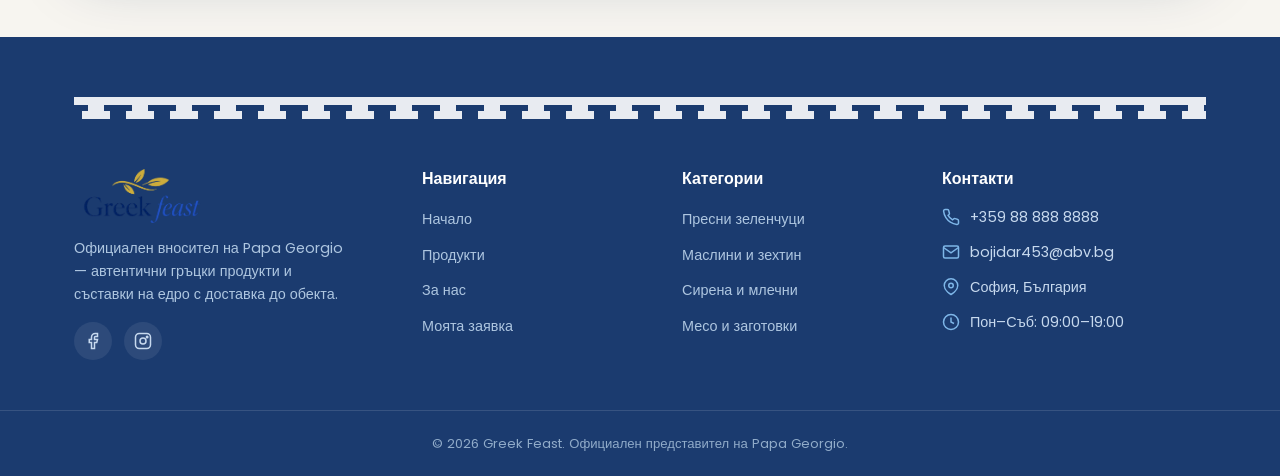
==== commit fc2fc212: "Remove B2B terminology and add detailed packaging/unit selector in admin panel" ====
--- a/about.html
+++ b/about.html
@@ -48,7 +48,7 @@
         <span class="eyebrow">Нашата мисия</span>
         <h2>Професионални доставки на гръцки продукти</h2>
         <p class="lede" style="margin-bottom:18px;">Създадохме Greek Feast, за да отговорим на нуждите на българските ресторанти от автентични гръцки суровини с постоянно качество. Като официален представител на Papa Georgio, ние внасяме директно от Гърция и доставяме до вашата кухня зехтин, сирена, месо, риба и бакалия при строг температурен контрол.</p>
-        <p class="lede">Вярваме, че успехът на едно заведение зависи от качеството на продуктите в неговото меню. Затова ние не просто доставяме — ние сме ваш доверен B2B партньор.</p>
+        <p class="lede">Вярваме, че успехът на едно заведение зависи от качеството на продуктите в неговото меню. Затова ние не просто доставяме — ние сме ваш доверен партньор в доставките.</p>
         <div class="timeline mt-40">
           <div class="timeline-item">
             <div class="timeline-dot"></div>
@@ -116,11 +116,11 @@
           Официален представител на Papa Georgio
         </div>
         <h2>Партньорството, което носи сигурност</h2>
-        <p>Papa Georgio е водещ гръцки производител и преработвател, сертифициран по всички европейски стандарти. Като изключителен партньор, ние осигуряваме бързи наличности за Вашето меню, гъвкаво планиране на доставките и преференциални условия при сключване на B2B договор за редовно зареждане.</p>
+        <p>Papa Georgio е водещ гръцки производител и преработвател, сертифициран по всички европейски стандарти. Като изключителен партньор, ние осигуряваме бързи наличности за Вашето меню, гъвкаво планиране на доставките и преференциални условия при сключване на договор за редовно зареждане на едро.</p>
         <ul class="partner-points">
           <li><svg viewBox="0 0 24 24" fill="none" stroke="currentColor" stroke-width="2"><path d="M22 11.08V12a10 10 0 11-5.93-9.14"/><path d="M22 4L12 14.01l-3-3"/></svg> Директен дистрибутор и вносител</li>
           <li><svg viewBox="0 0 24 24" fill="none" stroke="currentColor" stroke-width="2"><path d="M22 11.08V12a10 10 0 11-5.93-9.14"/><path d="M22 4L12 14.01l-3-3"/></svg> Сертифицирано качество за професионални кухни</li>
-          <li><svg viewBox="0 0 24 24" fill="none" stroke="currentColor" stroke-width="2"><path d="M22 11.08V12a10 10 0 11-5.93-9.14"/><path d="M22 4L12 14.01l-3-3"/></svg> Преференциални цени за редовни B2B партньори</li>
+          <li><svg viewBox="0 0 24 24" fill="none" stroke="currentColor" stroke-width="2"><path d="M22 11.08V12a10 10 0 11-5.93-9.14"/><path d="M22 4L12 14.01l-3-3"/></svg> Преференциални цени за редовни партньори на едро</li>
         </ul>
       </div>
     </div>
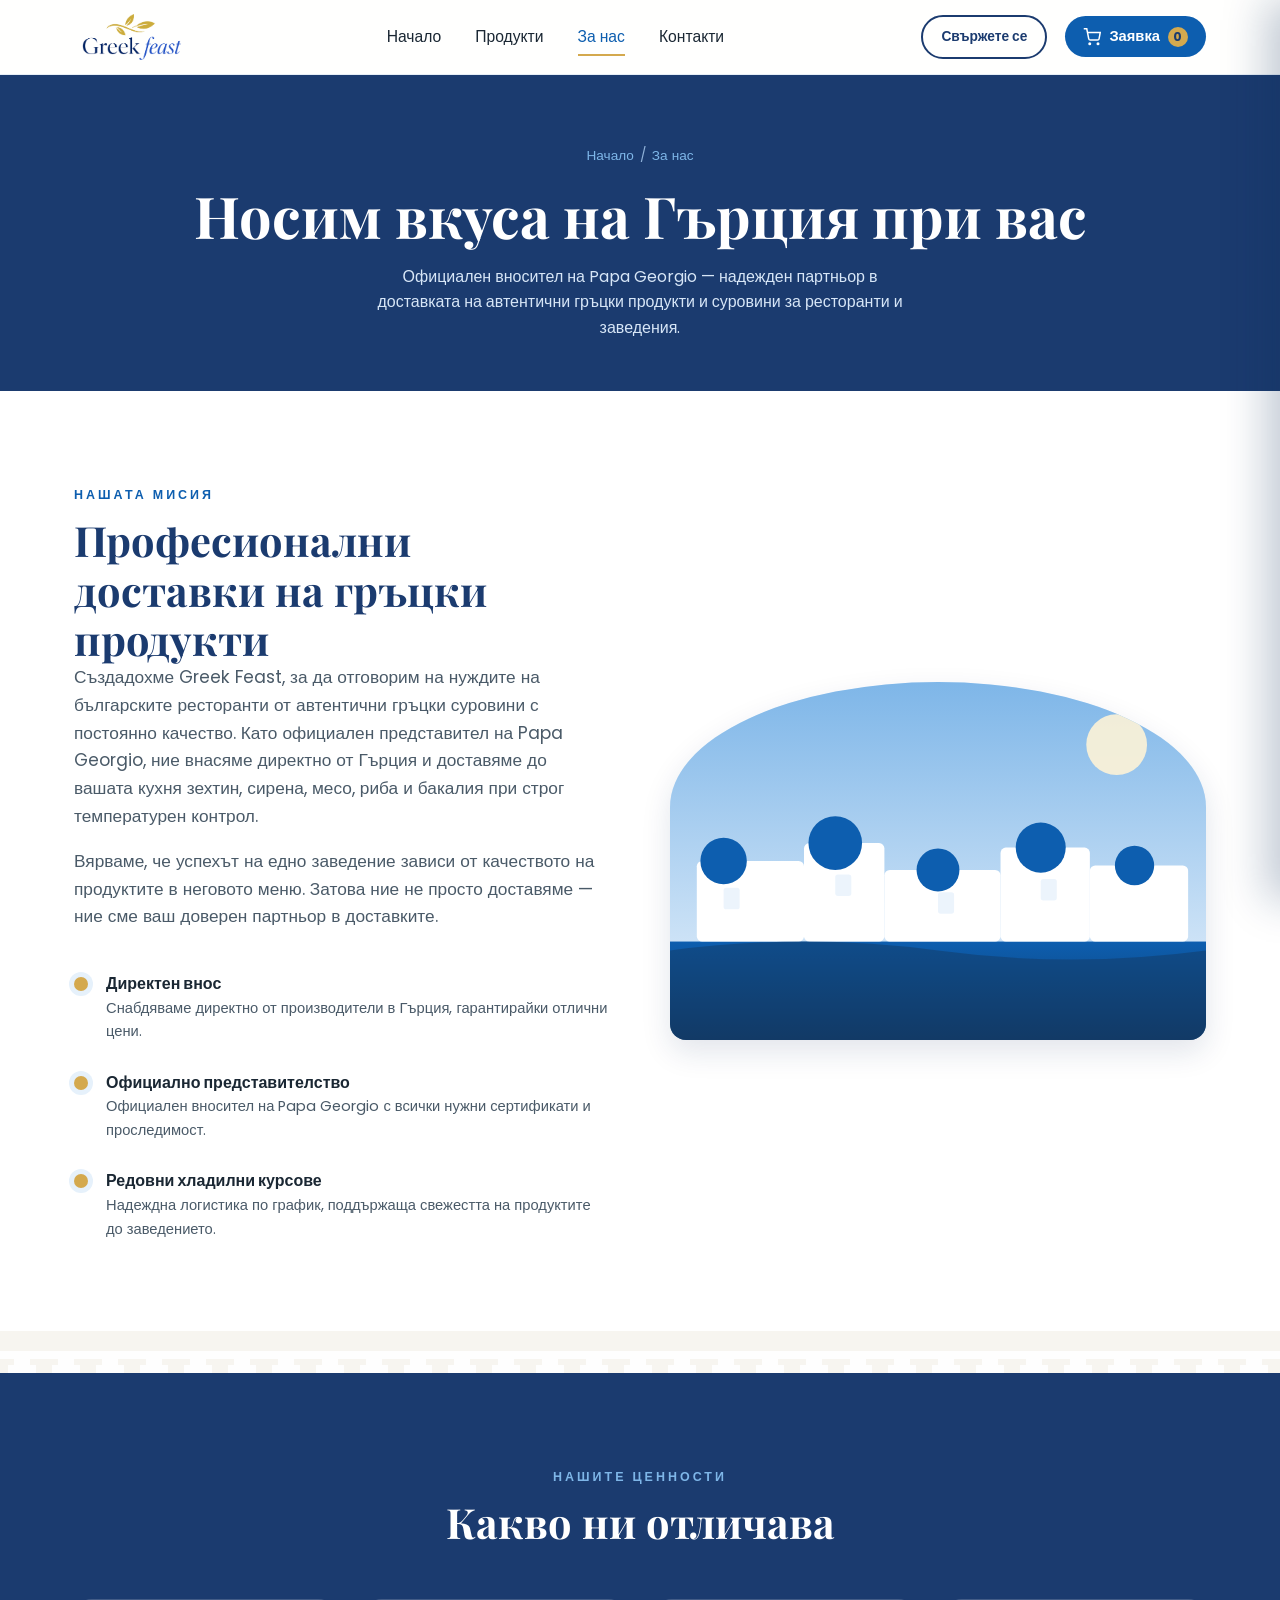
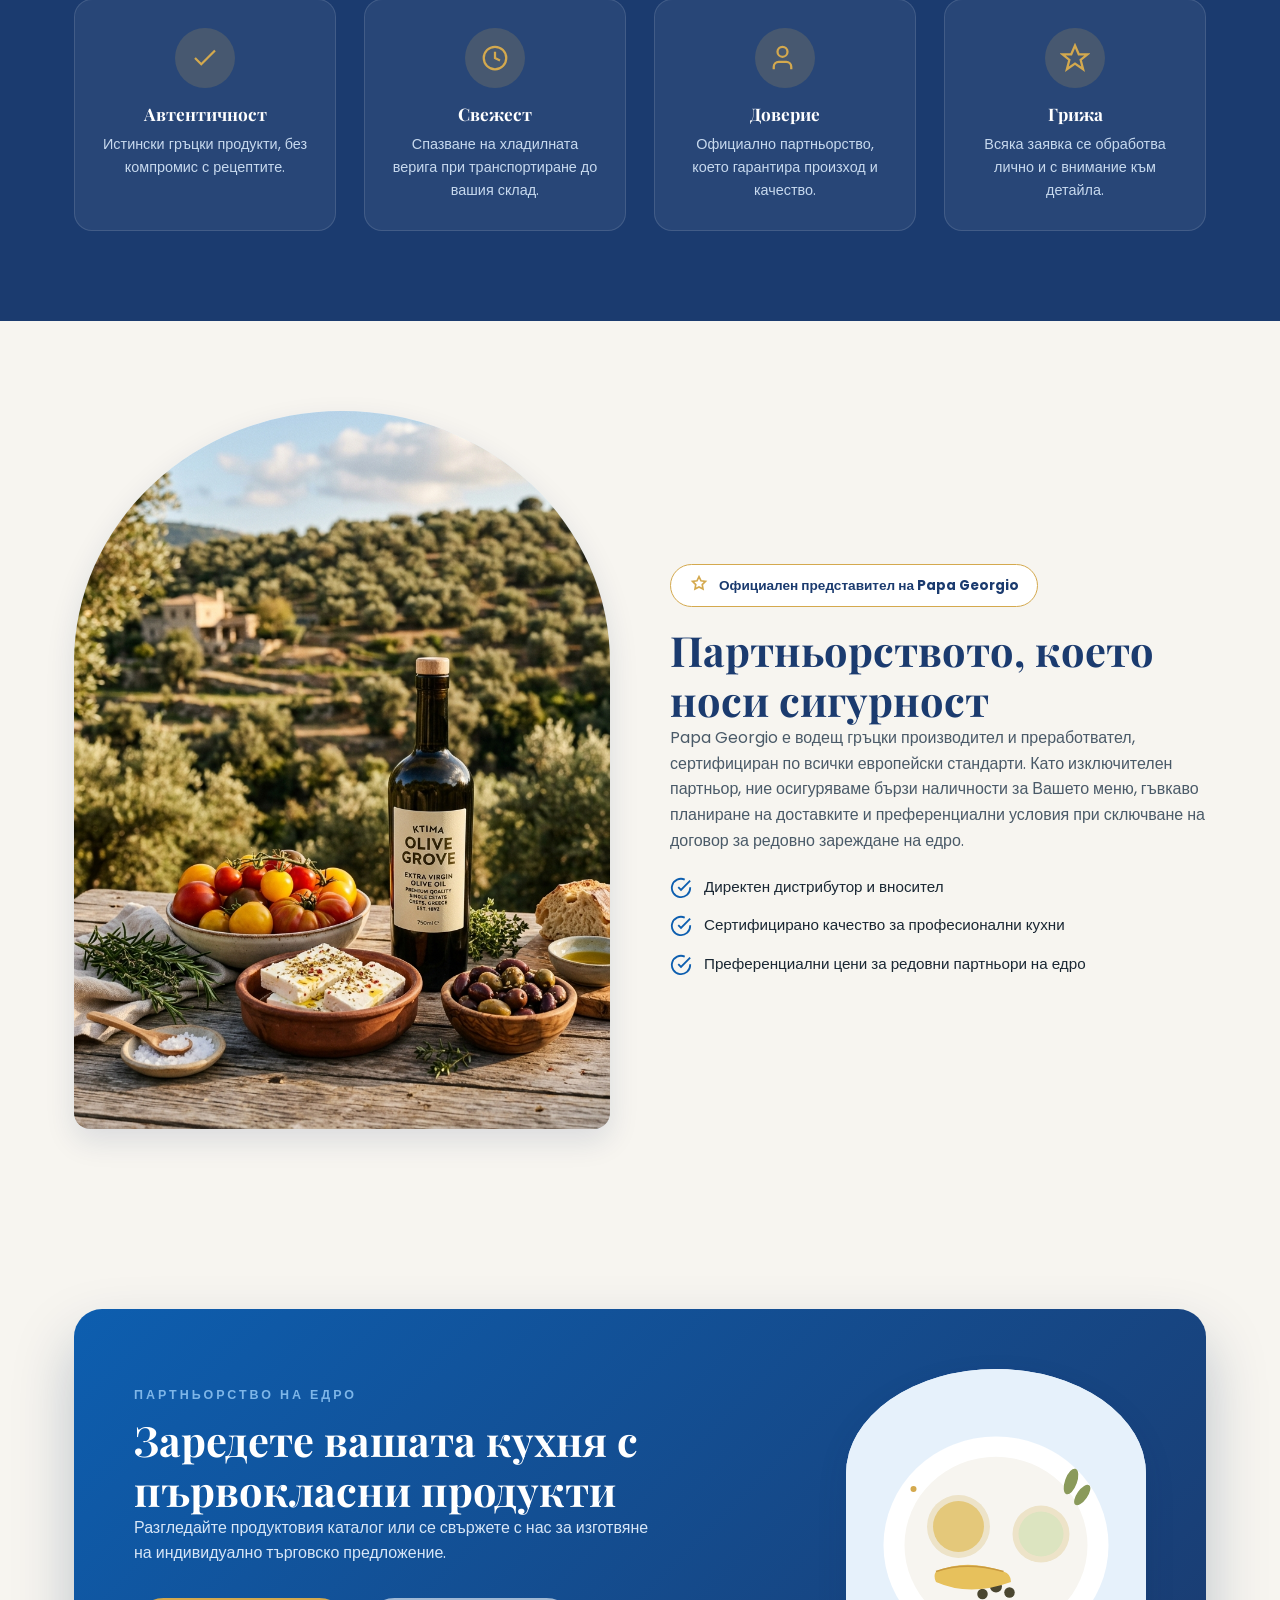
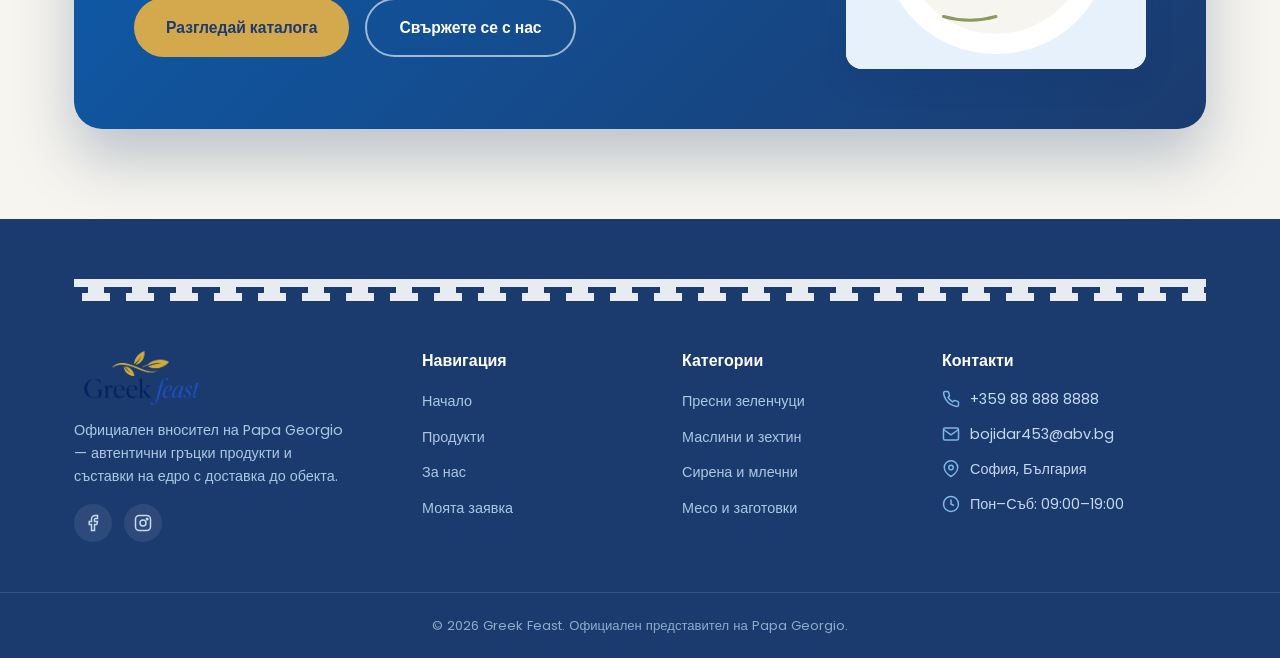
==== commit 4d4fb595: "Add new photographic partner image and implement scroll progress line animation in mobile steps sect" ====
--- a/about.html
+++ b/about.html
@@ -108,7 +108,7 @@
   <div class="container">
     <div class="partner-grid">
       <div class="arch-frame">
-        <img src="images/illustrations/olive-branch.svg" alt="Гръцки зехтин и маслини">
+        <img src="images/olive-grove-partner.jpg" alt="Гръцки зехтин и маслини" loading="lazy">
       </div>
       <div class="partner-text">
         <div class="partner-seal">
--- a/css/style.css
+++ b/css/style.css
@@ -288,12 +288,22 @@
 .partner-points svg { width: 22px; height: 22px; flex-shrink: 0; color: var(--aegean); margin-top: 2px; }
 
 /* ===== Steps (how to order) ===== */
-.steps-grid { display: grid; grid-template-columns: repeat(3, 1fr); gap: 32px; counter-reset: step; }
+.steps-grid { display: grid; grid-template-columns: repeat(3, 1fr); gap: 32px; counter-reset: step; position: relative; }
+.steps-progress-bar { display: none; }
+.steps-progress-active { display: none; }
 .step-card { text-align: center; position: relative; padding: 10px; }
 .step-num {
   width: 64px; height: 64px; border-radius: 50%; background: var(--white); border: 2px solid var(--aegean);
   color: var(--aegean); font-family: 'Playfair Display', serif; font-weight: 700; font-size: 1.5rem;
   display: flex; align-items: center; justify-content: center; margin: 0 auto 18px; box-shadow: var(--shadow);
+  transition: transform 0.3s cubic-bezier(0.34, 1.56, 0.64, 1), background-color 0.3s, border-color 0.3s, color 0.3s, box-shadow 0.3s;
+}
+.step-num.active {
+  background: var(--aegean);
+  color: var(--white);
+  border-color: var(--aegean);
+  transform: scale(1.15);
+  box-shadow: 0 8px 24px rgba(13,45,87,0.25);
 }
 .step-card h4 { margin-bottom: 8px; }
 .step-card p { color: var(--ink-soft); font-size: 0.92rem; }
@@ -481,7 +491,50 @@
   .product-grid.cols-3 { grid-template-columns: repeat(2, 1fr); }
   .partner-grid { grid-template-columns: 1fr; }
   .partner-grid .arch-frame { order: -1; max-width: 460px; margin: 0 auto; }
-  .steps-grid { grid-template-columns: 1fr; }
+  .steps-grid {
+    position: relative;
+    display: flex;
+    flex-direction: column;
+    gap: 40px;
+    padding: 20px 0 20px 10px;
+  }
+  .steps-progress-bar {
+    display: block;
+    position: absolute;
+    top: 40px;
+    bottom: 40px;
+    left: 42px;
+    width: 2px;
+    background: #E2ECF5;
+    z-index: 0;
+  }
+  .steps-progress-active {
+    display: block;
+    position: absolute;
+    top: 40px;
+    left: 42px;
+    width: 2px;
+    background: var(--aegean);
+    z-index: 0;
+    height: 0%;
+    transition: height 0.1s ease;
+  }
+  .step-card {
+    display: flex;
+    text-align: left;
+    align-items: flex-start;
+    gap: 20px;
+    position: relative;
+    z-index: 1;
+    padding: 0;
+  }
+  .step-num {
+    margin: 0;
+    flex-shrink: 0;
+  }
+  .step-body {
+    padding-top: 12px;
+  }
   .step-connector { display: none; }
   .testi-track { grid-template-columns: 1fr; }
   .cta-section { grid-template-columns: 1fr; padding: 40px 28px; }
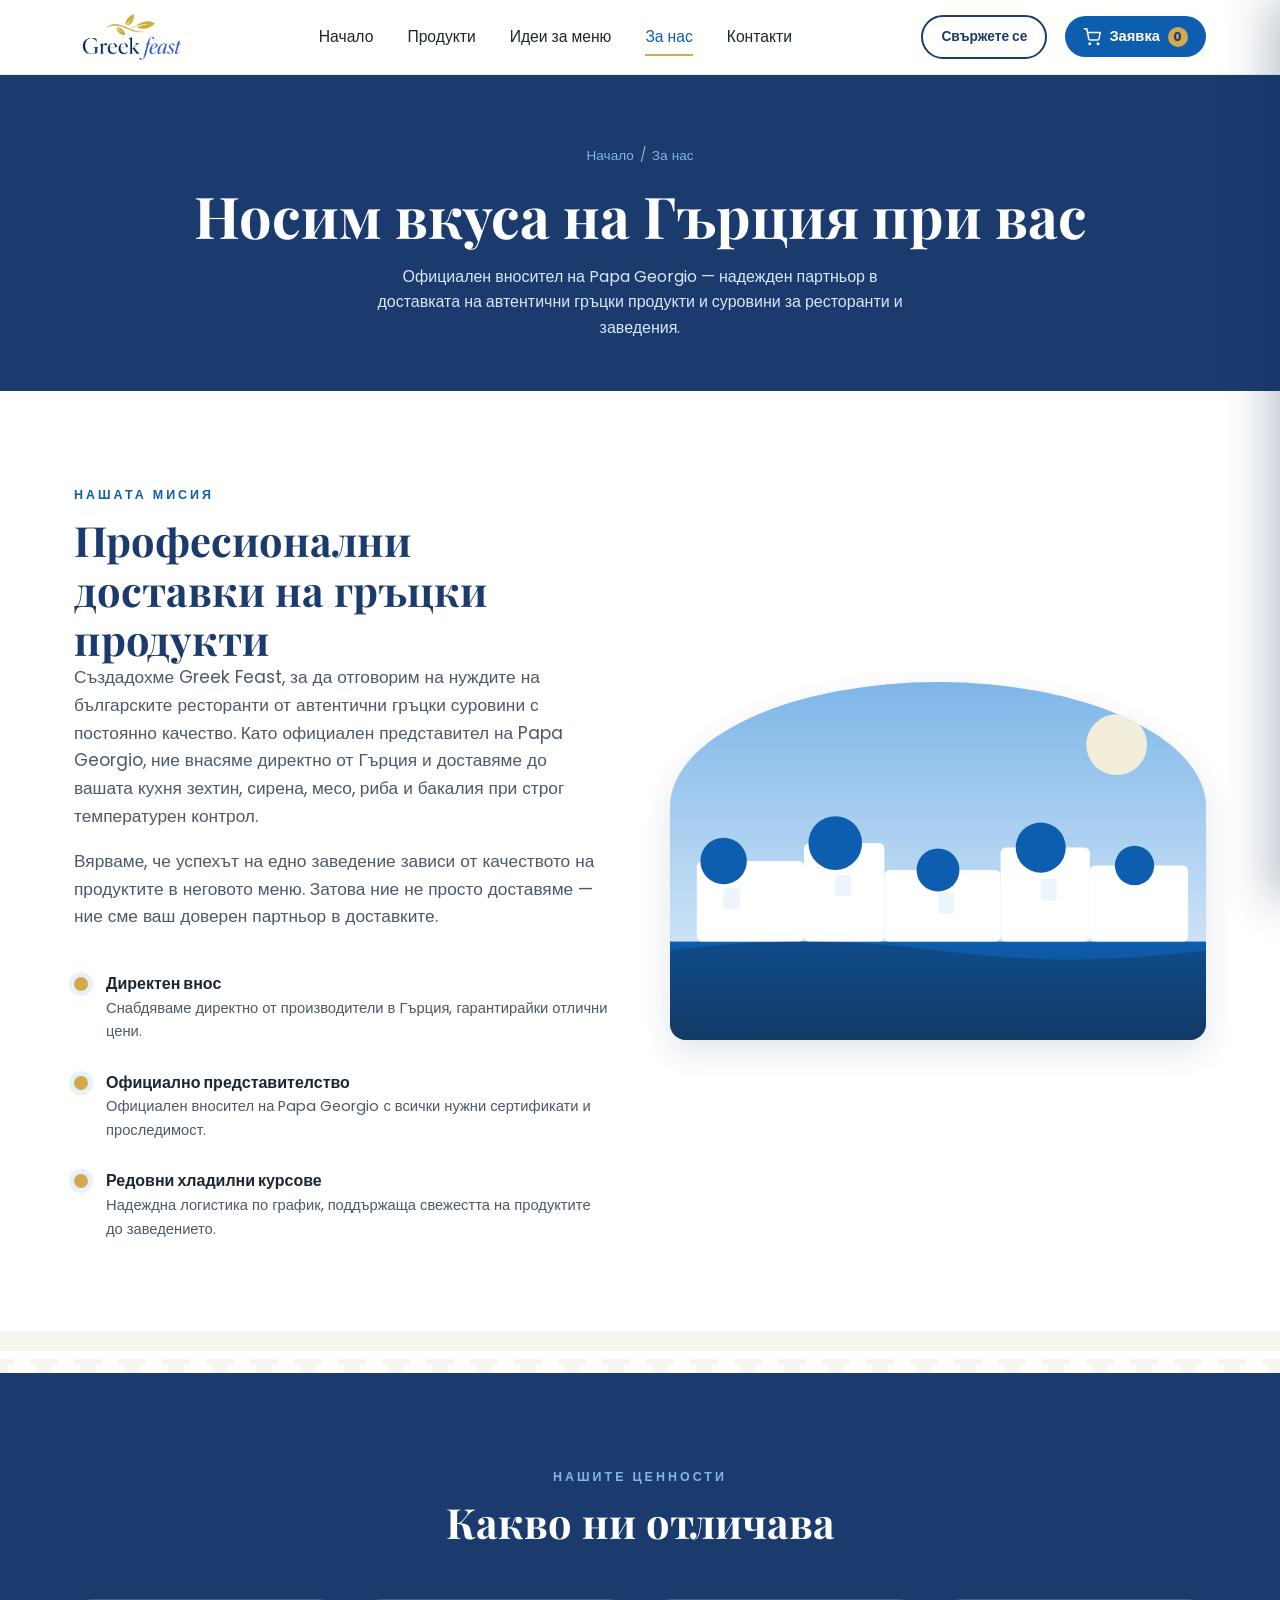
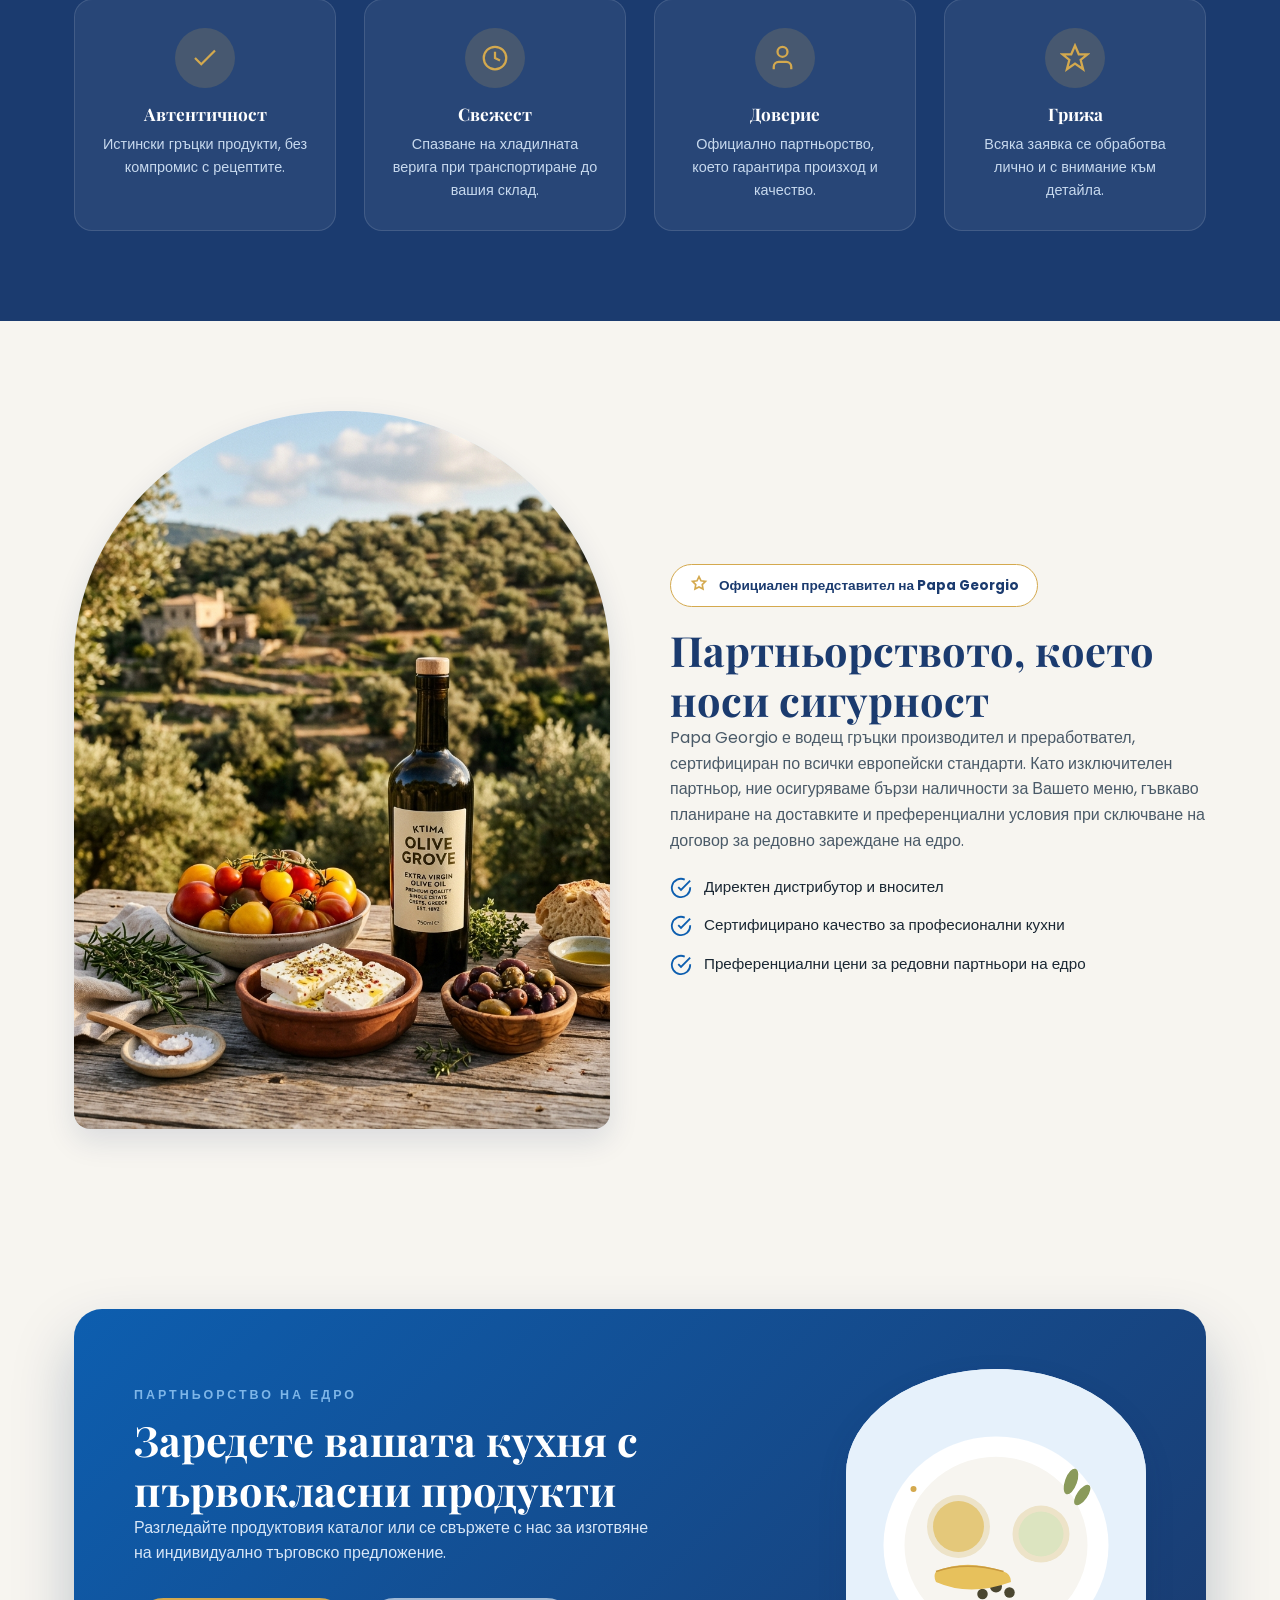
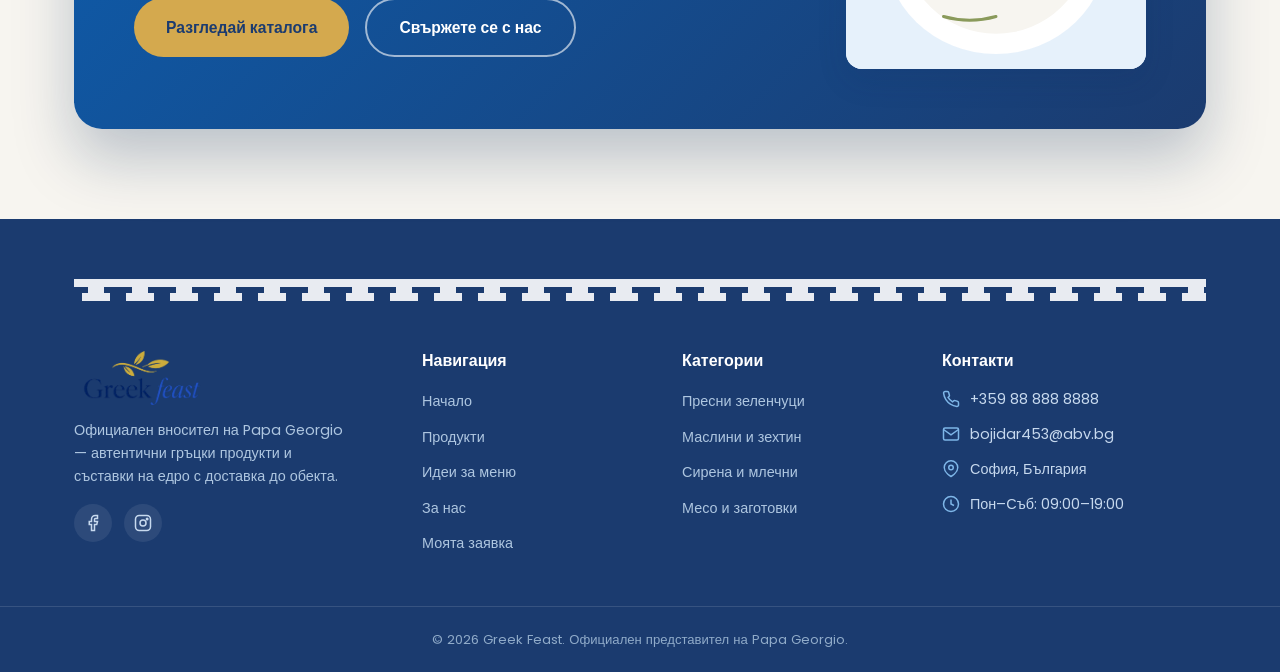
==== commit bedd901c: "Add "Идеи за меню" page with 8 AI-photographed Greek recipes and homepage teaser Each recipe card ma" ====
--- a/about.html
+++ b/about.html
@@ -19,6 +19,7 @@
     <nav class="main-nav" id="mainNav">
       <a href="index.html">Начало</a>
       <a href="catalog.html">Продукти</a>
+      <a href="menu-ideas.html">Идеи за меню</a>
       <a href="about.html" class="active">За нас</a>
       <a href="contact.html">Контакти</a>
     </nav>
@@ -165,6 +166,7 @@
         <ul>
           <li><a href="index.html">Начало</a></li>
           <li><a href="catalog.html">Продукти</a></li>
+          <li><a href="menu-ideas.html">Идеи за меню</a></li>
           <li><a href="about.html">За нас</a></li>
           <li><a href="order.html">Моята заявка</a></li>
         </ul>
--- a/css/style.css
+++ b/css/style.css
@@ -308,6 +308,23 @@
 .step-card h4 { margin-bottom: 8px; }
 .step-card p { color: var(--ink-soft); font-size: 0.92rem; }
 .step-connector { position: absolute; top: 32px; left: 50%; width: 100%; height: 2px; background: repeating-linear-gradient(90deg, var(--sky) 0 8px, transparent 8px 16px); z-index: -1; }
+
+/* ===== FAQ ===== */
+.faq-list { max-width: 760px; margin: 0 auto; display: flex; flex-direction: column; gap: 14px; }
+.faq-item { background: var(--white); border-radius: 14px; padding: 6px 26px; box-shadow: var(--shadow); }
+.faq-item summary {
+  list-style: none; cursor: pointer; padding: 18px 0; font-family: 'Playfair Display', serif;
+  font-weight: 700; color: var(--santorini); font-size: 1.05rem;
+  display: flex; align-items: center; justify-content: space-between; gap: 16px;
+}
+.faq-item summary::-webkit-details-marker { display: none; }
+.faq-item summary::after {
+  content: '+'; flex-shrink: 0; width: 28px; height: 28px; border-radius: 50%;
+  border: 1.5px solid var(--aegean); color: var(--aegean); font-size: 1.2rem; font-family: 'Poppins', sans-serif;
+  display: flex; align-items: center; justify-content: center; transition: transform 0.25s ease;
+}
+.faq-item[open] summary::after { transform: rotate(45deg); }
+.faq-item p { color: var(--ink-soft); font-size: 0.95rem; padding-bottom: 20px; }
 
 /* ===== Testimonials ===== */
 .testi-track { display: grid; grid-template-columns: repeat(3, 1fr); gap: 26px; }
@@ -470,6 +487,72 @@
 .mt-14 { margin-top: 14px; }
 .mt-10 { margin-top: 10px; }
 
+/* ===== Menu ideas teaser (homepage) ===== */
+.idea-teaser-grid { display: grid; grid-template-columns: repeat(3, 1fr); gap: 28px; }
+.idea-teaser-card {
+  position: relative; display: block; border-radius: var(--radius); overflow: hidden;
+  aspect-ratio: 4/5; box-shadow: var(--shadow); transition: transform .3s ease, box-shadow .3s ease;
+}
+.idea-teaser-card:hover { transform: translateY(-6px); box-shadow: 0 22px 44px rgba(13,45,87,0.22); }
+.idea-teaser-card img { width: 100%; height: 100%; object-fit: cover; transition: transform .5s ease; display: block; }
+.idea-teaser-card:hover img { transform: scale(1.08); }
+.idea-teaser-overlay {
+  position: absolute; inset: 0; display: flex; flex-direction: column; justify-content: flex-end; padding: 22px;
+  background: linear-gradient(180deg, rgba(15,32,60,0) 38%, rgba(15,32,60,0.92) 100%);
+}
+.idea-teaser-eyebrow { color: var(--gold); font-size: 0.75rem; font-weight: 700; text-transform: uppercase; letter-spacing: 1px; margin-bottom: 6px; }
+.idea-teaser-overlay h4 { color: var(--white); margin: 0; font-size: 1.2rem; }
+.idea-teaser-overlay span { color: #D7E6F7; font-size: 0.85rem; margin-top: 4px; display: block; }
+
+/* ===== Menu ideas page ===== */
+.page-hero-photo {
+  position: relative; padding: 130px 0 80px; text-align: center; overflow: hidden;
+  background-size: cover; background-position: center;
+}
+.page-hero-photo-overlay {
+  position: absolute; inset: 0;
+  background: linear-gradient(180deg, rgba(19,45,86,0.65) 0%, rgba(19,45,86,0.9) 100%);
+}
+.page-hero-photo .container { position: relative; z-index: 1; }
+.page-hero-photo h1 { color: var(--white); }
+.page-hero-photo p { color: #E4ECF7; max-width: 620px; margin: 14px auto 0; }
+
+.recipe-intro { max-width: 720px; margin: 0 auto 50px; text-align: center; }
+
+.recipe-grid { display: grid; grid-template-columns: repeat(2, 1fr); gap: 36px; }
+.recipe-card {
+  background: var(--white); border-radius: var(--radius); overflow: hidden; box-shadow: var(--shadow);
+  display: flex; flex-direction: column; transition: transform .3s ease, box-shadow .3s ease;
+}
+.recipe-card:hover { transform: translateY(-8px); box-shadow: 0 26px 50px rgba(13,45,87,0.2); }
+.recipe-figure { aspect-ratio: 4/3; position: relative; overflow: hidden; background: var(--sky-pale); }
+.recipe-figure img { width: 100%; height: 100%; object-fit: cover; display: block; transition: transform .5s ease; }
+.recipe-card:hover .recipe-figure img { transform: scale(1.07); }
+.recipe-badge {
+  position: absolute; top: 16px; left: 16px; background: var(--gold); color: var(--santorini);
+  font-family: 'Playfair Display', serif; font-weight: 700; font-size: 0.82rem; padding: 7px 16px 7px 14px;
+  border-radius: 30px; box-shadow: 0 8px 18px rgba(0,0,0,0.22); display: flex; align-items: center; gap: 6px;
+}
+.recipe-badge svg { width: 14px; height: 14px; }
+.recipe-count-badge {
+  position: absolute; bottom: 14px; right: 14px; background: rgba(19,45,86,0.82); color: var(--white);
+  font-size: 0.76rem; font-weight: 600; padding: 6px 14px; border-radius: 20px;
+}
+.recipe-body { padding: 24px 26px 26px; display: flex; flex-direction: column; gap: 14px; flex: 1; }
+.recipe-body h3 { margin: 0; }
+.recipe-desc { color: var(--ink-soft); font-size: 0.93rem; margin: 0; }
+.ingredient-chips { display: flex; flex-wrap: wrap; gap: 8px; }
+.ingredient-chip {
+  display: inline-flex; align-items: center; gap: 6px; background: var(--sky-pale); color: var(--aegean);
+  font-size: 0.8rem; font-weight: 600; padding: 6px 12px 6px 8px; border-radius: 20px; transition: background .2s, color .2s;
+}
+.ingredient-chip .dot { width: 6px; height: 6px; border-radius: 50%; background: var(--aegean); flex-shrink: 0; transition: background .2s; }
+.ingredient-chip:hover { background: var(--aegean); color: var(--white); }
+.ingredient-chip:hover .dot { background: var(--white); }
+.recipe-foot { margin-top: auto; padding-top: 6px; }
+.recipe-add-btn { width: 100%; display: flex; align-items: center; justify-content: center; gap: 8px; }
+.recipe-add-btn svg { width: 18px; height: 18px; }
+
 /* ===== Toast ===== */
 .toast {
   position: fixed; bottom: 28px; left: 50%; transform: translateX(-50%) translateY(200%);
@@ -489,6 +572,8 @@
   .why-grid { grid-template-columns: repeat(2, 1fr); }
   .product-grid { grid-template-columns: repeat(2, 1fr); }
   .product-grid.cols-3 { grid-template-columns: repeat(2, 1fr); }
+  .idea-teaser-grid { grid-template-columns: repeat(2, 1fr); }
+  .recipe-grid { grid-template-columns: 1fr; }
   .partner-grid { grid-template-columns: 1fr; }
   .partner-grid .arch-frame { order: -1; max-width: 460px; margin: 0 auto; }
   .steps-grid {
@@ -501,8 +586,8 @@
   .steps-progress-bar {
     display: block;
     position: absolute;
-    top: 40px;
-    bottom: 40px;
+    top: 52px;
+    bottom: 52px;
     left: 42px;
     width: 2px;
     background: #E2ECF5;
@@ -511,13 +596,12 @@
   .steps-progress-active {
     display: block;
     position: absolute;
-    top: 40px;
+    top: 52px;
     left: 42px;
     width: 2px;
     background: var(--aegean);
     z-index: 0;
-    height: 0%;
-    transition: height 0.1s ease;
+    height: 0px;
   }
   .step-card {
     display: flex;
@@ -554,7 +638,7 @@
   .main-nav.open { transform: translateY(0); }
   .nav-toggle { display: flex; }
   .header-actions .btn-outline { display: none; }
-  .category-grid, .why-grid, .product-grid, .product-grid.cols-3, .footer-grid { grid-template-columns: 1fr; }
+  .category-grid, .why-grid, .product-grid, .product-grid.cols-3, .footer-grid, .idea-teaser-grid { grid-template-columns: 1fr; }
   .trust-item { padding: 7px 20px 7px 7px; gap: 10px; margin: 0 8px; }
   .trust-ic-badge { width: 30px; height: 30px; }
   .trust-ic-badge .ic { width: 15px; height: 15px; }
